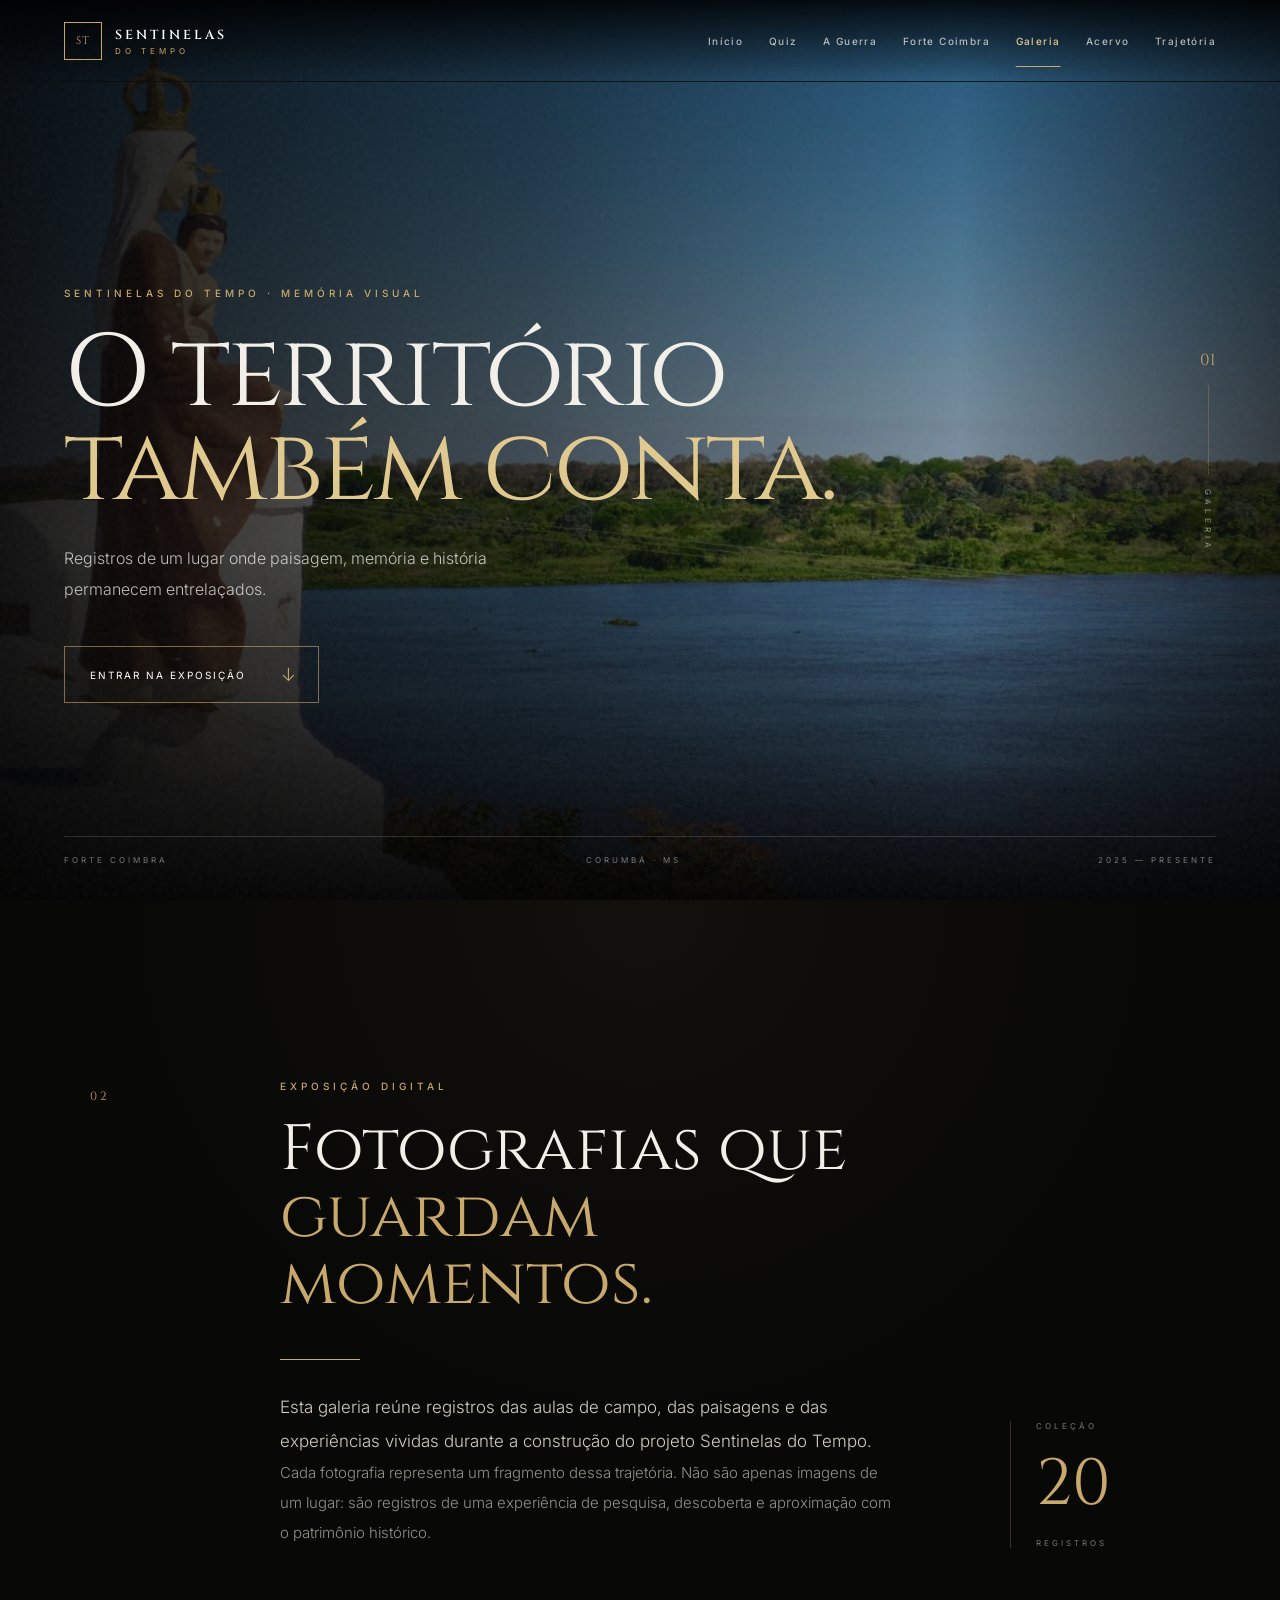
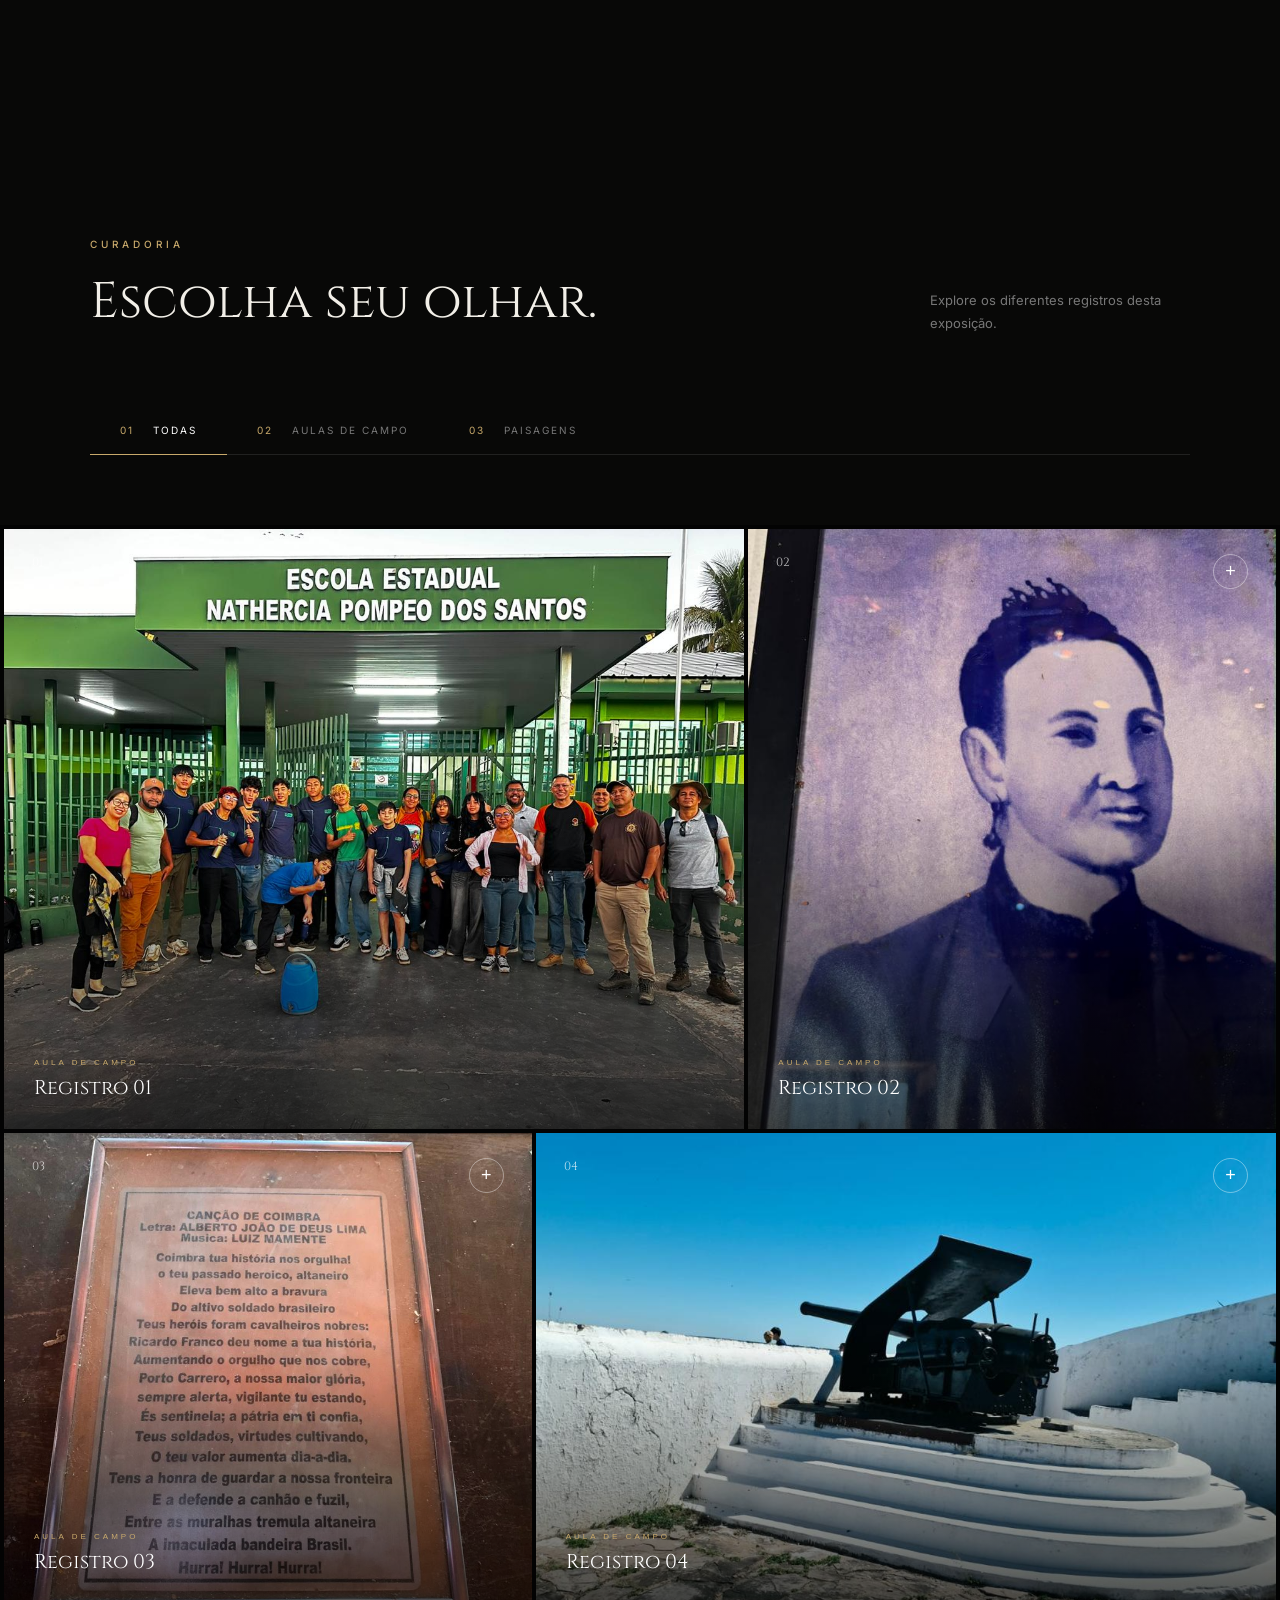
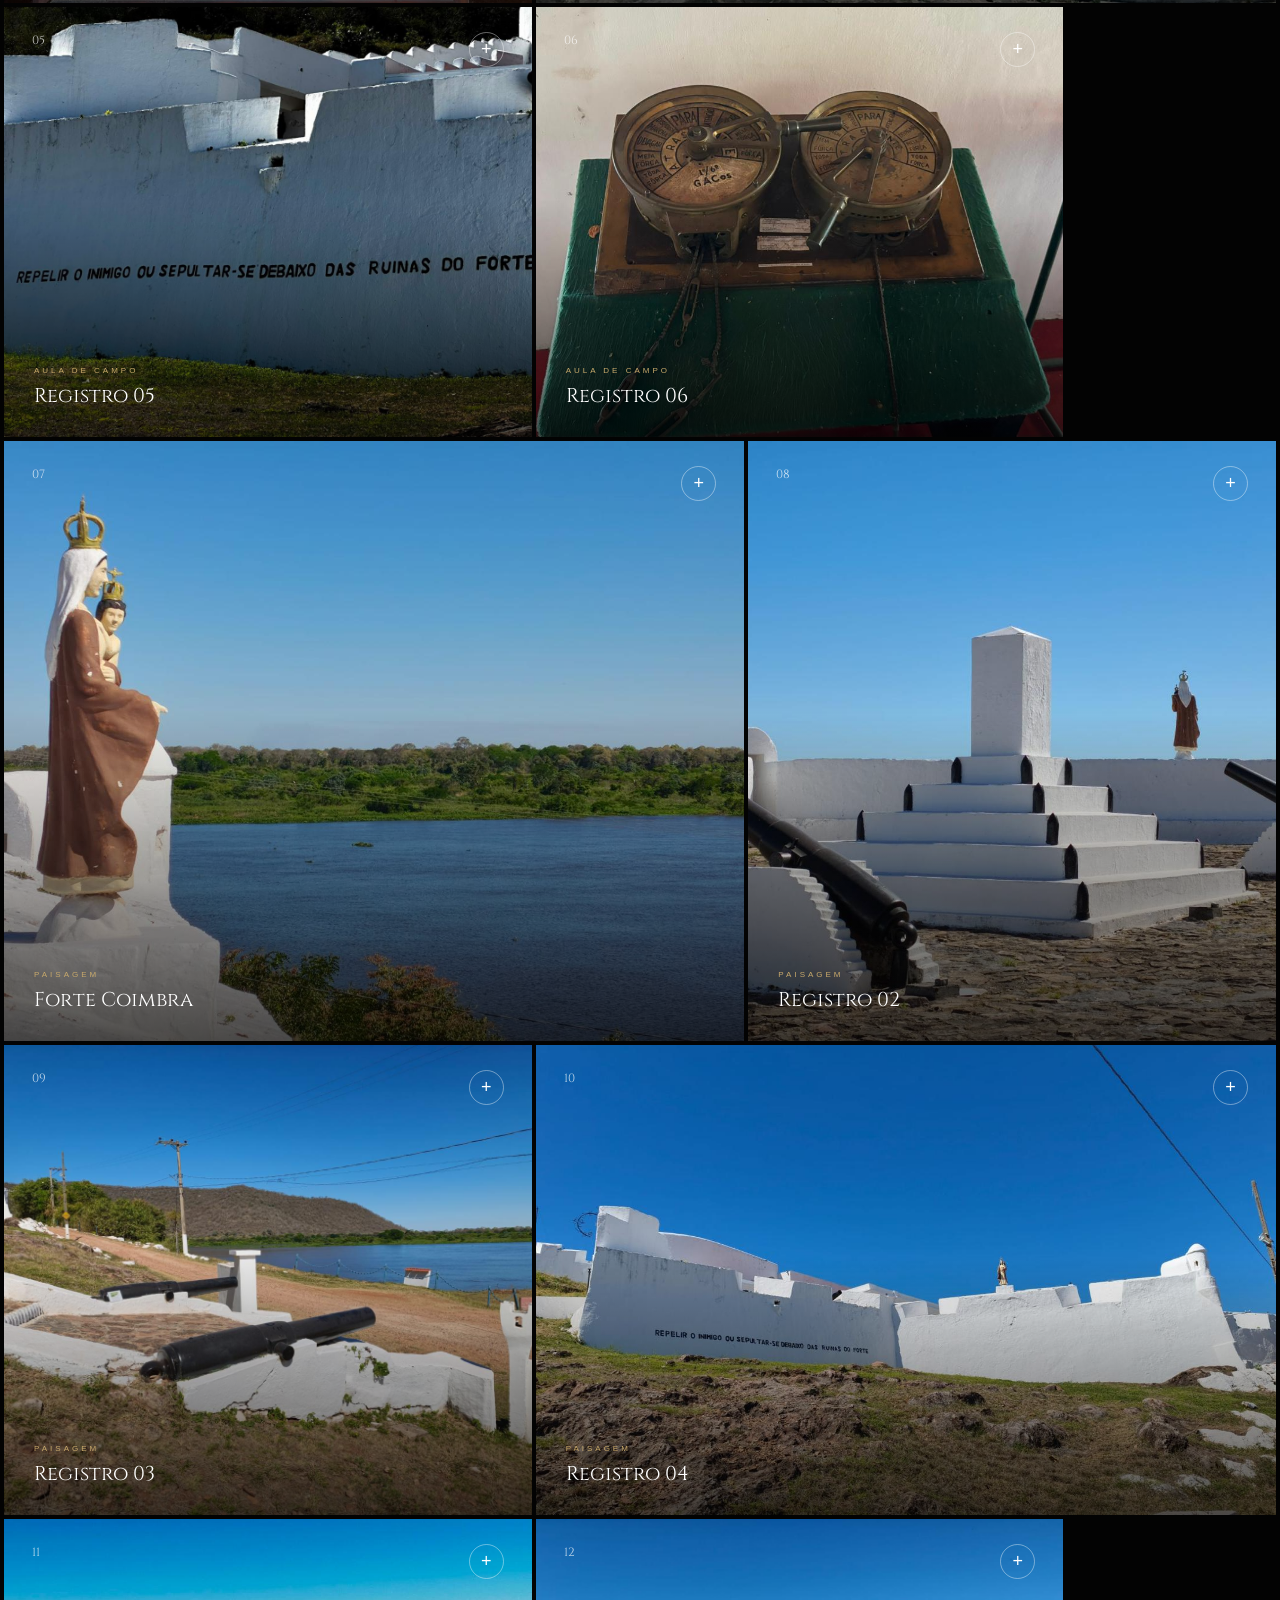
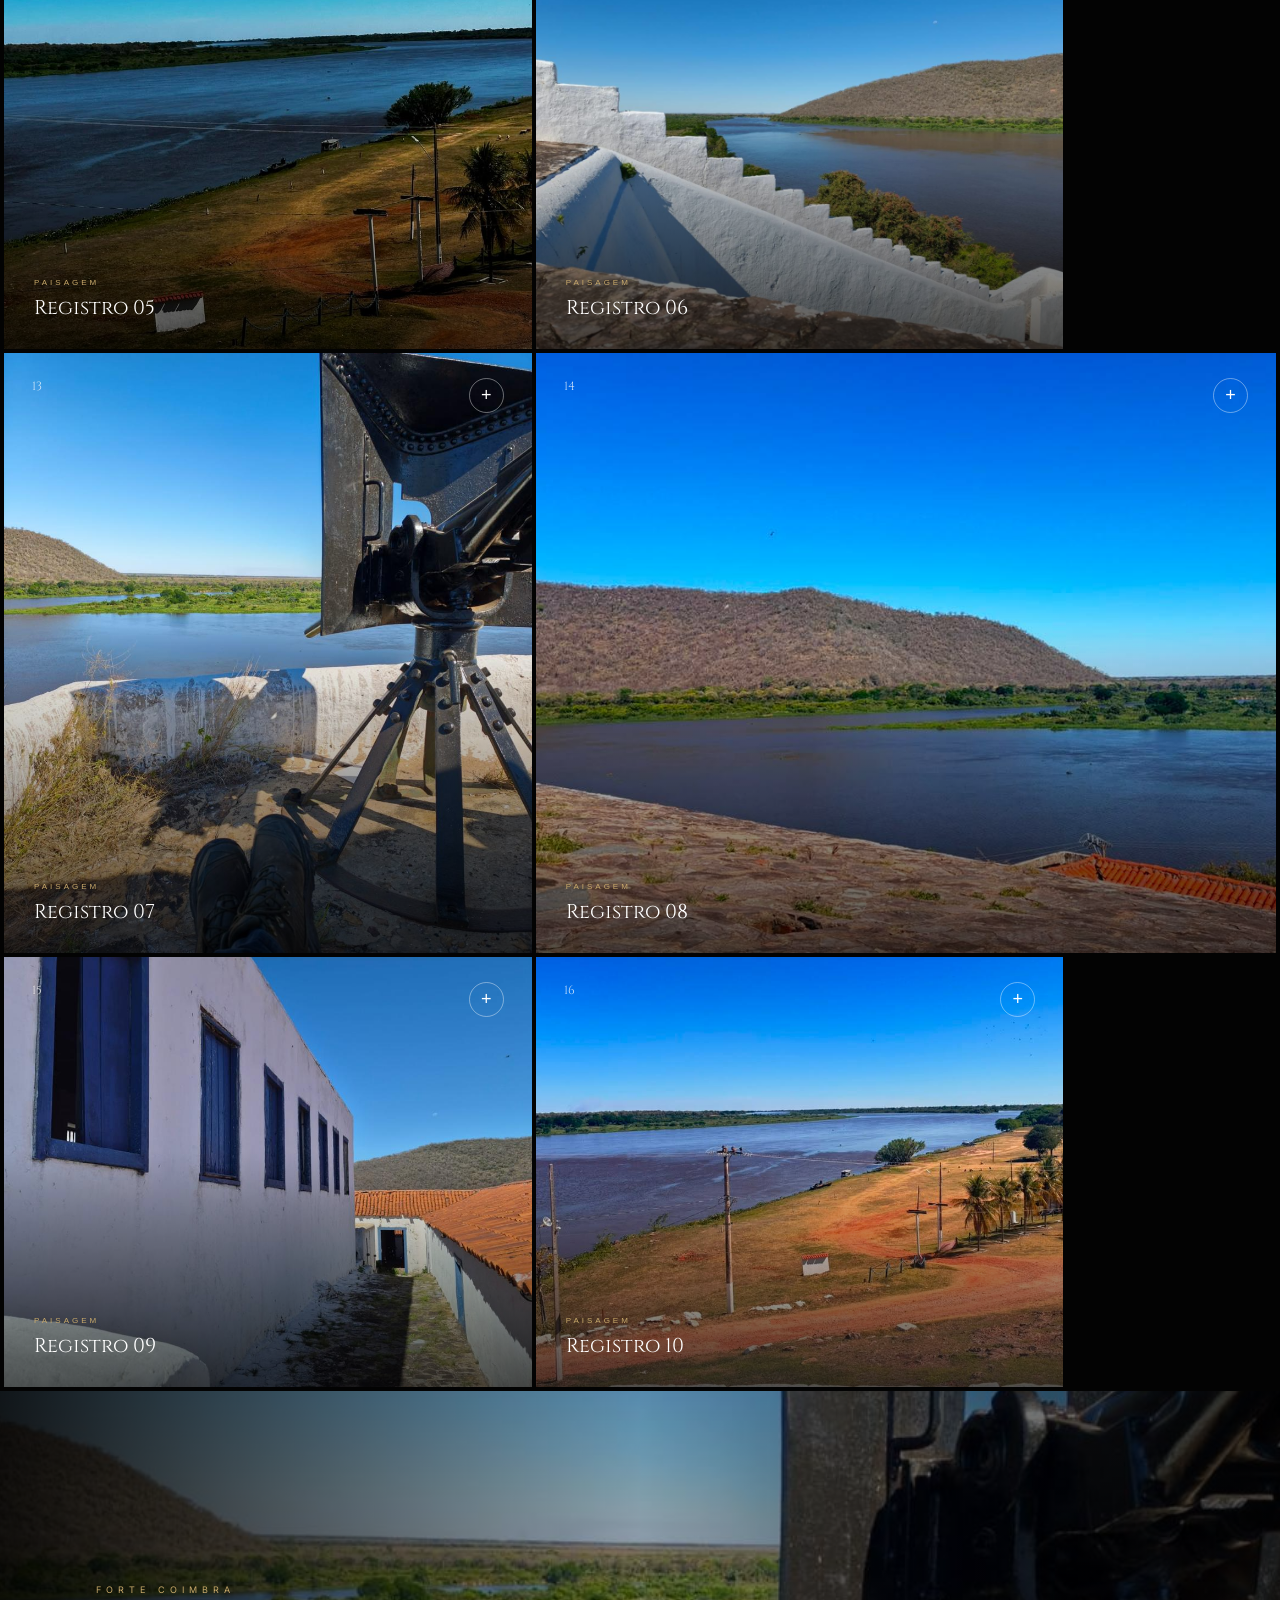
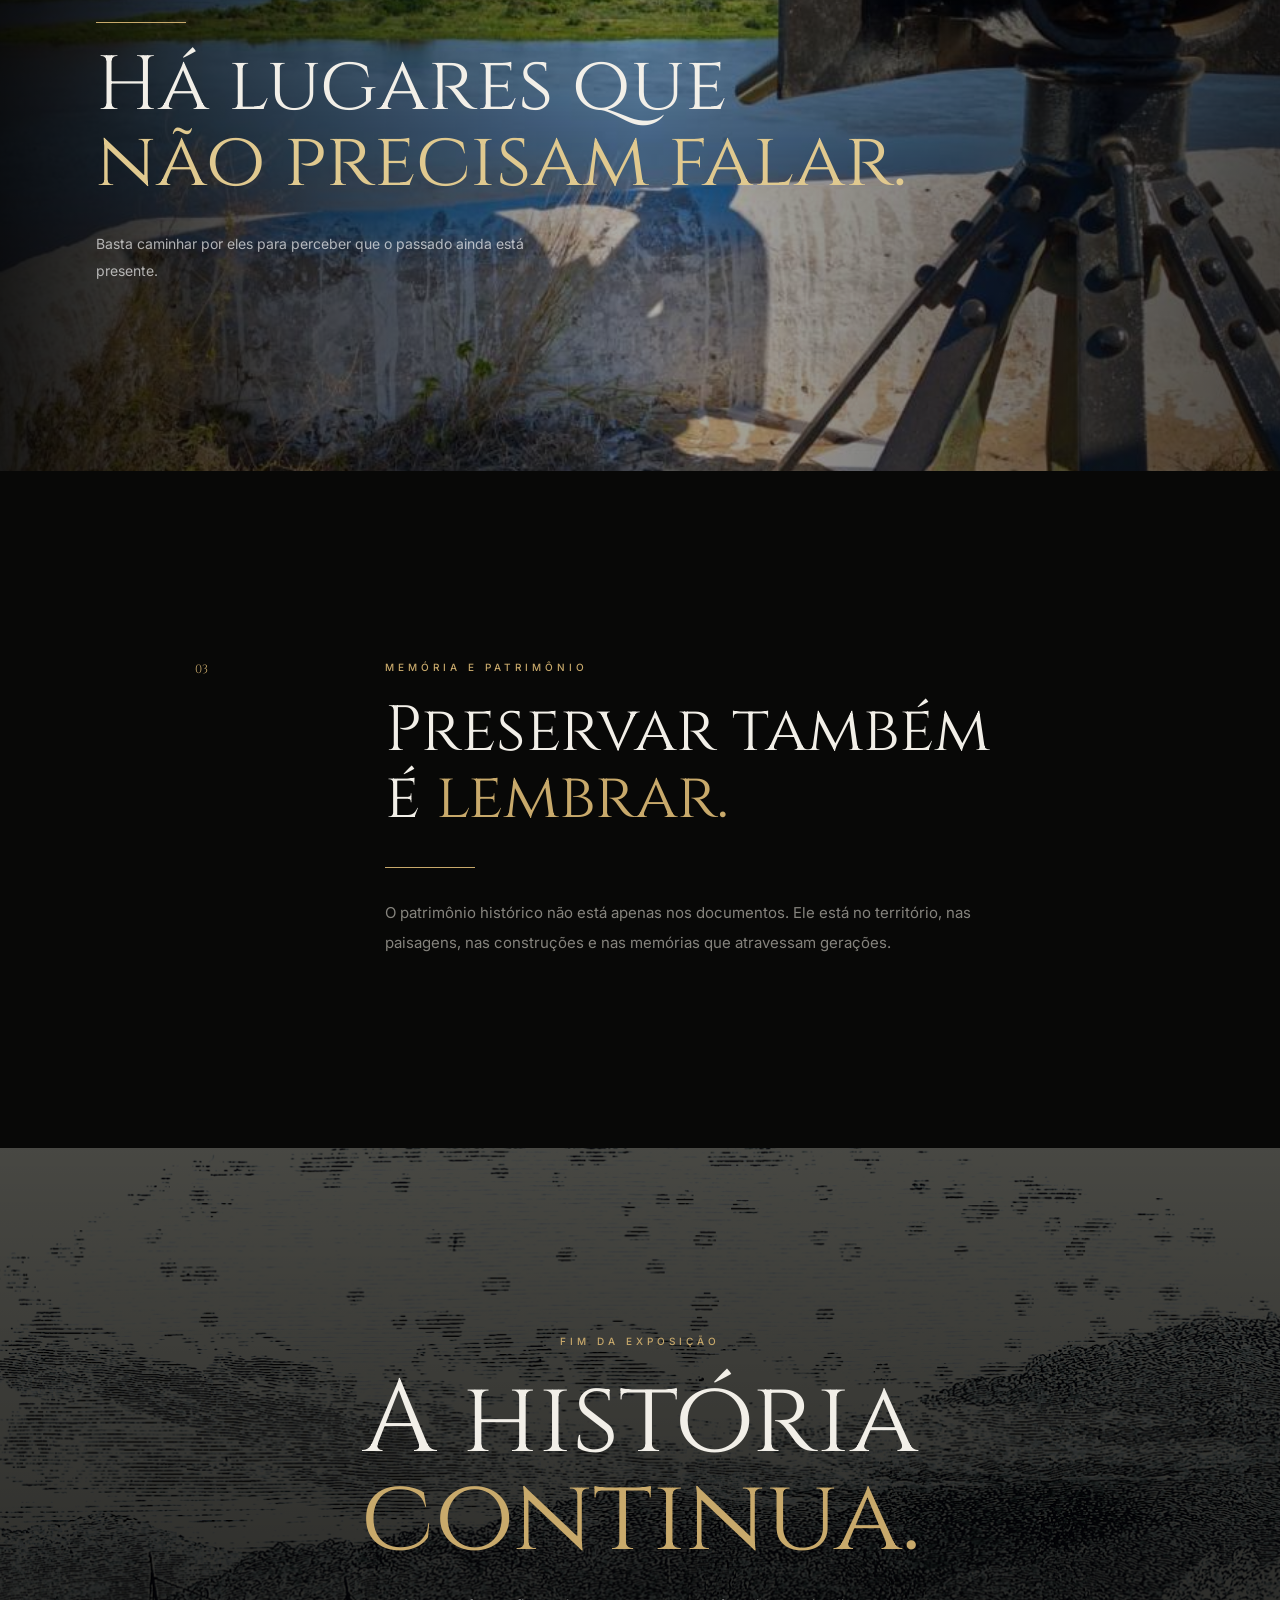
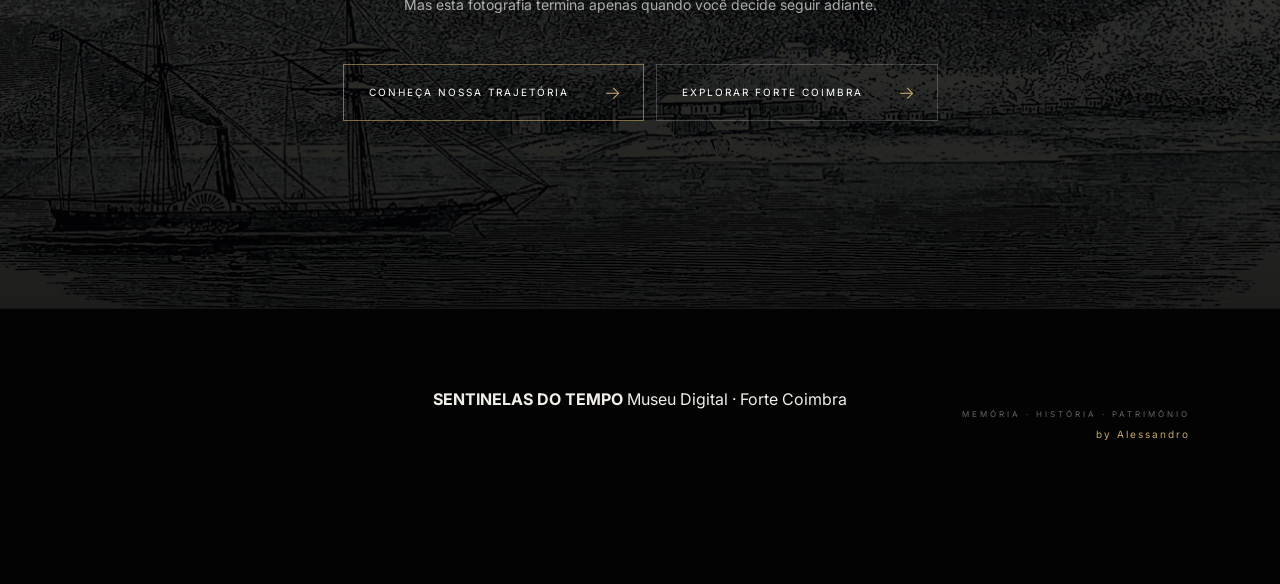
==== galeria.html @ 9c1843be "Primeira versão do Sentinelas do Tempo" ====
<!DOCTYPE html>
<html lang="pt-BR">

<head>

    <meta charset="UTF-8">

    <meta
        name="viewport"
        content="width=device-width, initial-scale=1.0"
    >

    <meta
        name="description"
        content="Galeria do Sentinelas do Tempo — memória, território e patrimônio de Forte Coimbra."
    >

    <title>Galeria | Sentinelas do Tempo</title>


    <!-- =====================================================
         FONTES
    ====================================================== -->

    <link rel="preconnect" href="https://fonts.googleapis.com">

    <link
        rel="preconnect"
        href="https://fonts.gstatic.com"
        crossorigin
    >

    <link
        href="https://fonts.googleapis.com/css2?family=Cinzel:wght@400;500;600;700&family=Inter:wght@300;400;500;600&display=swap"
        rel="stylesheet"
    >


    <!-- =====================================================
         CSS GLOBAL
    ====================================================== -->

    <link
        rel="stylesheet"
        href="css/style.css"
    >

    <link
        rel="stylesheet"
        href="css/galeria.css"
    >

</head>


<body class="gallery-page">


    <!-- =====================================================
         LOADER
    ====================================================== -->

    <div
        id="museumLoader"
        class="gallery-loader"
    >

        <div class="gallery-loader-orbit"></div>

        <div class="gallery-loader-content">

            <span class="loader-symbol">
                ST
            </span>

            <small>
                SENTINELAS DO TEMPO
            </small>

            <div class="gallery-loader-line"></div>

            <h1>
                GALERIA
            </h1>

            <p>
                MEMÓRIA · TERRITÓRIO · PATRIMÔNIO
            </p>

        </div>

    </div>



    <!-- =====================================================
         HEADER
    ====================================================== -->

    <header class="site-header gallery-header">

        <a
            href="index.html"
            class="logo"
            aria-label="Sentinelas do Tempo — Início"
        >

            <span>ST</span>

            <div>

                <strong>
                    SENTINELAS
                </strong>

                <small>
                    DO TEMPO
                </small>

            </div>

        </a>


        <nav class="main-nav">

            <a href="index.html">
                Início
            </a>

            <a href="quiz.html">
                Quiz
            </a>

            <a href="guerra.html">
                A Guerra
            </a>

            <a href="forte-coimbra.html">
                Forte Coimbra
            </a>

            <a
                href="galeria.html"
                class="active"
            >
                Galeria
            </a>

            <a href="documentos.html">
                Acervo
            </a>

            <a href="trajetoria.html">
                Trajetória
            </a>

        </nav>

    </header>



    <!-- =====================================================
         HERO CINEMATOGRÁFICO
    ====================================================== -->

    <main>

        <section class="gallery-cinematic-hero">

            <div class="hero-image"></div>

            <div class="hero-vignette"></div>

            <div class="hero-grain"></div>


            <div class="hero-side-label">
                <span>
                    01
                </span>

                <i></i>

                <small>
                    GALERIA
                </small>
            </div>


            <div class="hero-content">

                <span class="hero-kicker">
                    SENTINELAS DO TEMPO · MEMÓRIA VISUAL
                </span>

                <h1>
                    O território
                    <br>
                    <em>também conta.</em>
                </h1>

                <p>
                    Registros de um lugar onde paisagem,
                    memória e história permanecem
                    entrelaçados.
                </p>


                <a
                    href="#exposicao"
                    class="cinema-button"
                >

                    <span>
                        Entrar na exposição
                    </span>

                    <strong>
                        ↓
                    </strong>

                </a>

            </div>


            <div class="hero-bottom">

                <span>
                    FORTE COIMBRA
                </span>

                <span>
                    CORUMBÁ · MS
                </span>

                <span>
                    2025 — PRESENTE
                </span>

            </div>

        </section>



        <!-- =================================================
             ABERTURA DA EXPOSIÇÃO
        ================================================== -->

        <section
            class="gallery-opening"
            id="exposicao"
        >

            <div class="opening-number">
                02
            </div>


            <div class="opening-content">

                <span class="section-kicker">
                    EXPOSIÇÃO DIGITAL
                </span>

                <h2>
                    Fotografias que
                    <br>
                    <em>guardam momentos.</em>
                </h2>

                <div class="opening-divider"></div>

                <p class="opening-lead">
                    Esta galeria reúne registros das aulas
                    de campo, das paisagens e das experiências
                    vividas durante a construção do projeto
                    Sentinelas do Tempo.
                </p>

                <p>
                    Cada fotografia representa um fragmento
                    dessa trajetória. Não são apenas imagens
                    de um lugar: são registros de uma experiência
                    de pesquisa, descoberta e aproximação
                    com o patrimônio histórico.
                </p>

            </div>


            <div class="opening-meta">

                <span>
                    COLEÇÃO
                </span>

                <strong>
                    20
                </strong>

                <small>
                    REGISTROS
                </small>

            </div>

        </section>



        <!-- =================================================
             CURADORIA
        ================================================== -->

        <section class="gallery-curation">

            <div class="curation-header">

                <div>

                    <span class="section-kicker">
                        CURADORIA
                    </span>

                    <h2>
                        Escolha seu olhar.
                    </h2>

                </div>


                <div class="curation-description">

                    <p>
                        Explore os diferentes registros
                        desta exposição.
                    </p>

                </div>

            </div>


            <div class="gallery-filters">

                <button
                    class="gallery-filter active"
                    data-filter="all"
                    type="button"
                >
                    <span>01</span>
                    Todas
                </button>

                <button
                    class="gallery-filter"
                    data-filter="campo"
                    type="button"
                >
                    <span>02</span>
                    Aulas de Campo
                </button>

                <button
                    class="gallery-filter"
                    data-filter="paisagem"
                    type="button"
                >
                    <span>03</span>
                    Paisagens
                </button>

            </div>

        </section>



        <!-- =================================================
             EXPOSIÇÃO FOTOGRÁFICA
        ================================================== -->

        <section class="cinematic-gallery">


            <!-- FOTO 01 -->

            <article
                class="gallery-item gallery-item-large"
                data-category="campo"
            >

                <button
                    type="button"
                    class="gallery-image"
                    data-image="images/galeria/campo/campo-01.jpg"
                    data-title="Aula de Campo · Registro 01"
                >

                    <img
                        src="images/galeria/campo/campo-01.jpg"
                        alt="Registro de aula de campo em Forte Coimbra"
                        loading="lazy"
                    >

                    <div class="image-shade"></div>

                    <div class="image-number">
                        01
                    </div>

                    <div class="image-info">

                        <span>
                            AULA DE CAMPO
                        </span>

                        <strong>
                            Registro 01
                        </strong>

                    </div>

                    <div class="image-open">
                        +
                    </div>

                </button>

            </article>



            <!-- FOTO 02 -->

            <article
                class="gallery-item"
                data-category="campo"
            >

                <button
                    type="button"
                    class="gallery-image"
                    data-image="images/galeria/campo/campo-02.jpg"
                    data-title="Aula de Campo · Registro 02"
                >

                    <img
                        src="images/galeria/campo/campo-02.jpg"
                        alt="Registro de aula de campo em Forte Coimbra"
                        loading="lazy"
                    >

                    <div class="image-shade"></div>

                    <div class="image-number">
                        02
                    </div>

                    <div class="image-info">

                        <span>
                            AULA DE CAMPO
                        </span>

                        <strong>
                            Registro 02
                        </strong>

                    </div>

                    <div class="image-open">
                        +
                    </div>

                </button>

            </article>



            <!-- FOTO 03 -->

            <article
                class="gallery-item"
                data-category="campo"
            >

                <button
                    type="button"
                    class="gallery-image"
                    data-image="images/galeria/campo/campo-03.jpg"
                    data-title="Aula de Campo · Registro 03"
                >

                    <img
                        src="images/galeria/campo/campo-03.jpg"
                        alt="Registro de aula de campo em Forte Coimbra"
                        loading="lazy"
                    >

                    <div class="image-shade"></div>

                    <div class="image-number">
                        03
                    </div>

                    <div class="image-info">

                        <span>
                            AULA DE CAMPO
                        </span>

                        <strong>
                            Registro 03
                        </strong>

                    </div>

                    <div class="image-open">
                        +
                    </div>

                </button>

            </article>



            <!-- FOTO 04 -->

            <article
                class="gallery-item gallery-item-wide"
                data-category="campo"
            >

                <button
                    type="button"
                    class="gallery-image"
                    data-image="images/galeria/campo/campo-04.jpg"
                    data-title="Aula de Campo · Registro 04"
                >

                    <img
                        src="images/galeria/campo/campo-04.jpg"
                        alt="Registro de aula de campo em Forte Coimbra"
                        loading="lazy"
                    >

                    <div class="image-shade"></div>

                    <div class="image-number">
                        04
                    </div>

                    <div class="image-info">

                        <span>
                            AULA DE CAMPO
                        </span>

                        <strong>
                            Registro 04
                        </strong>

                    </div>

                    <div class="image-open">
                        +
                    </div>

                </button>

            </article>



            <!-- FOTO 05 -->

            <article
                class="gallery-item"
                data-category="campo"
            >

                <button
                    type="button"
                    class="gallery-image"
                    data-image="images/galeria/campo/campo-05.jpg"
                    data-title="Aula de Campo · Registro 05"
                >

                    <img
                        src="images/galeria/campo/campo-05.jpg"
                        alt="Registro de aula de campo em Forte Coimbra"
                        loading="lazy"
                    >

                    <div class="image-shade"></div>

                    <div class="image-number">
                        05
                    </div>

                    <div class="image-info">

                        <span>
                            AULA DE CAMPO
                        </span>

                        <strong>
                            Registro 05
                        </strong>

                    </div>

                    <div class="image-open">
                        +
                    </div>

                </button>

            </article>



            <!-- FOTO 06 -->

            <article
                class="gallery-item"
                data-category="campo"
            >

                <button
                    type="button"
                    class="gallery-image"
                    data-image="images/galeria/campo/campo-06.jpg"
                    data-title="Aula de Campo · Registro 06"
                >

                    <img
                        src="images/galeria/campo/campo-06.jpg"
                        alt="Registro de aula de campo em Forte Coimbra"
                        loading="lazy"
                    >

                    <div class="image-shade"></div>

                    <div class="image-number">
                        06
                    </div>

                    <div class="image-info">

                        <span>
                            AULA DE CAMPO
                        </span>

                        <strong>
                            Registro 06
                        </strong>

                    </div>

                    <div class="image-open">
                        +
                    </div>

                </button>

            </article>



            <!-- FOTO 07 -->

            <article
                class="gallery-item gallery-item-large"
                data-category="paisagem"
            >

                <button
                    type="button"
                    class="gallery-image"
                    data-image="images/galeria/paisagem/paisagem-01.jpg"
                    data-title="Paisagem · Forte Coimbra 01"
                >

                    <img
                        src="images/galeria/paisagem/paisagem-01.jpg"
                        alt="Paisagem de Forte Coimbra"
                        loading="lazy"
                    >

                    <div class="image-shade"></div>

                    <div class="image-number">
                        07
                    </div>

                    <div class="image-info">

                        <span>
                            PAISAGEM
                        </span>

                        <strong>
                            Forte Coimbra
                        </strong>

                    </div>

                    <div class="image-open">
                        +
                    </div>

                </button>

            </article>



            <!-- FOTO 08 -->

            <article
                class="gallery-item"
                data-category="paisagem"
            >

                <button
                    type="button"
                    class="gallery-image"
                    data-image="images/galeria/paisagem/paisagem-02.jpg"
                    data-title="Paisagem · Forte Coimbra 02"
                >

                    <img
                        src="images/galeria/paisagem/paisagem-02.jpg"
                        alt="Paisagem de Forte Coimbra"
                        loading="lazy"
                    >

                    <div class="image-shade"></div>

                    <div class="image-number">
                        08
                    </div>

                    <div class="image-info">

                        <span>
                            PAISAGEM
                        </span>

                        <strong>
                            Registro 02
                        </strong>

                    </div>

                    <div class="image-open">
                        +
                    </div>

                </button>

            </article>



            <!-- FOTO 09 -->

            <article
                class="gallery-item"
                data-category="paisagem"
            >

                <button
                    type="button"
                    class="gallery-image"
                    data-image="images/galeria/paisagem/paisagem-03.jpg"
                    data-title="Paisagem · Forte Coimbra 03"
                >

                    <img
                        src="images/galeria/paisagem/paisagem-03.jpg"
                        alt="Paisagem de Forte Coimbra"
                        loading="lazy"
                    >

                    <div class="image-shade"></div>

                    <div class="image-number">
                        09
                    </div>

                    <div class="image-info">

                        <span>
                            PAISAGEM
                        </span>

                        <strong>
                            Registro 03
                        </strong>

                    </div>

                    <div class="image-open">
                        +
                    </div>

                </button>

            </article>



            <!-- FOTO 10 -->

            <article
                class="gallery-item gallery-item-wide"
                data-category="paisagem"
            >

                <button
                    type="button"
                    class="gallery-image"
                    data-image="images/galeria/paisagem/paisagem-04.jpg"
                    data-title="Paisagem · Forte Coimbra 04"
                >

                    <img
                        src="images/galeria/paisagem/paisagem-04.jpg"
                        alt="Paisagem de Forte Coimbra"
                        loading="lazy"
                    >

                    <div class="image-shade"></div>

                    <div class="image-number">
                        10
                    </div>

                    <div class="image-info">

                        <span>
                            PAISAGEM
                        </span>

                        <strong>
                            Registro 04
                        </strong>

                    </div>

                    <div class="image-open">
                        +
                    </div>

                </button>

            </article>



            <!-- FOTO 11 -->

            <article
                class="gallery-item"
                data-category="paisagem"
            >

                <button
                    type="button"
                    class="gallery-image"
                    data-image="images/galeria/paisagem/paisagem-05.jpg"
                    data-title="Paisagem · Forte Coimbra 05"
                >

                    <img
                        src="images/galeria/paisagem/paisagem-05.jpg"
                        alt="Paisagem de Forte Coimbra"
                        loading="lazy"
                    >

                    <div class="image-shade"></div>

                    <div class="image-number">
                        11
                    </div>

                    <div class="image-info">

                        <span>
                            PAISAGEM
                        </span>

                        <strong>
                            Registro 05
                        </strong>

                    </div>

                    <div class="image-open">
                        +
                    </div>

                </button>

            </article>



            <!-- FOTO 12 -->

            <article
                class="gallery-item"
                data-category="paisagem"
            >

                <button
                    type="button"
                    class="gallery-image"
                    data-image="images/galeria/paisagem/paisagem-06.jpg"
                    data-title="Paisagem · Forte Coimbra 06"
                >

                    <img
                        src="images/galeria/paisagem/paisagem-06.jpg"
                        alt="Paisagem de Forte Coimbra"
                        loading="lazy"
                    >

                    <div class="image-shade"></div>

                    <div class="image-number">
                        12
                    </div>

                    <div class="image-info">

                        <span>
                            PAISAGEM
                        </span>

                        <strong>
                            Registro 06
                        </strong>

                    </div>

                    <div class="image-open">
                        +
                    </div>

                </button>

            </article>



            <!-- FOTO 13 -->

            <article
                class="gallery-item"
                data-category="paisagem"
            >

                <button
                    type="button"
                    class="gallery-image"
                    data-image="images/galeria/paisagem/paisagem-07.jpg"
                    data-title="Paisagem · Forte Coimbra 07"
                >

                    <img
                        src="images/galeria/paisagem/paisagem-07.jpg"
                        alt="Paisagem de Forte Coimbra"
                        loading="lazy"
                    >

                    <div class="image-shade"></div>

                    <div class="image-number">
                        13
                    </div>

                    <div class="image-info">

                        <span>
                            PAISAGEM
                        </span>

                        <strong>
                            Registro 07
                        </strong>

                    </div>

                    <div class="image-open">
                        +
                    </div>

                </button>

            </article>



            <!-- FOTO 14 -->

            <article
                class="gallery-item gallery-item-large"
                data-category="paisagem"
            >

                <button
                    type="button"
                    class="gallery-image"
                    data-image="images/galeria/paisagem/paisagem-08.jpg"
                    data-title="Paisagem · Forte Coimbra 08"
                >

                    <img
                        src="images/galeria/paisagem/paisagem-08.jpg"
                        alt="Paisagem de Forte Coimbra"
                        loading="lazy"
                    >

                    <div class="image-shade"></div>

                    <div class="image-number">
                        14
                    </div>

                    <div class="image-info">

                        <span>
                            PAISAGEM
                        </span>

                        <strong>
                            Registro 08
                        </strong>

                    </div>

                    <div class="image-open">
                        +
                    </div>

                </button>

            </article>



            <!-- FOTO 15 -->

            <article
                class="gallery-item"
                data-category="paisagem"
            >

                <button
                    type="button"
                    class="gallery-image"
                    data-image="images/galeria/paisagem/paisagem-09.jpg"
                    data-title="Paisagem · Forte Coimbra 09"
                >

                    <img
                        src="images/galeria/paisagem/paisagem-09.jpg"
                        alt="Paisagem de Forte Coimbra"
                        loading="lazy"
                    >

                    <div class="image-shade"></div>

                    <div class="image-number">
                        15
                    </div>

                    <div class="image-info">

                        <span>
                            PAISAGEM
                        </span>

                        <strong>
                            Registro 09
                        </strong>

                    </div>

                    <div class="image-open">
                        +
                    </div>

                </button>

            </article>



            <!-- FOTO 16 -->

            <article
                class="gallery-item"
                data-category="paisagem"
            >

                <button
                    type="button"
                    class="gallery-image"
                    data-image="images/galeria/paisagem/paisagem-10.jpg"
                    data-title="Paisagem · Forte Coimbra 10"
                >

                    <img
                        src="images/galeria/paisagem/paisagem-10.jpg"
                        alt="Paisagem de Forte Coimbra"
                        loading="lazy"
                    >

                    <div class="image-shade"></div>

                    <div class="image-number">
                        16
                    </div>

                    <div class="image-info">

                        <span>
                            PAISAGEM
                        </span>

                        <strong>
                            Registro 10
                        </strong>

                    </div>

                    <div class="image-open">
                        +
                    </div>

                </button>

            </article>


        </section>



        <!-- =================================================
             PAUSA CINEMATOGRÁFICA
        ================================================== -->

        <section class="gallery-interlude">

            <div class="interlude-image"></div>

            <div class="interlude-overlay"></div>


            <div class="interlude-content">

                <span>
                    FORTE COIMBRA
                </span>

                <div class="interlude-line"></div>

                <h2>
                    Há lugares que
                    <br>
                    <em>não precisam falar.</em>
                </h2>

                <p>
                    Basta caminhar por eles para perceber
                    que o passado ainda está presente.
                </p>

            </div>

        </section>



        <!-- =================================================
             MANIFESTO
        ================================================== -->

        <section class="gallery-manifesto">

            <span class="manifesto-number">
                03
            </span>

            <div class="manifesto-content">

                <span class="section-kicker">
                    MEMÓRIA E PATRIMÔNIO
                </span>

                <h2>
                    Preservar também
                    <br>
                    é <em>lembrar.</em>
                </h2>

                <div class="manifesto-line"></div>

                <p>
                    O patrimônio histórico não está apenas
                    nos documentos. Ele está no território,
                    nas paisagens, nas construções e nas
                    memórias que atravessam gerações.
                </p>

            </div>

        </section>



        <!-- =================================================
             ENCERRAMENTO
        ================================================== -->

        <section class="gallery-final">

            <div class="final-background"></div>

            <div class="final-overlay"></div>


            <div class="final-content">

                <span class="section-kicker">
                    FIM DA EXPOSIÇÃO
                </span>

                <h2>
                    A história
                    <br>
                    <em>continua.</em>
                </h2>

                <p>
                    Mas esta fotografia termina apenas
                    quando você decide seguir adiante.
                </p>


                <div class="final-buttons">

                    <a
                        href="trajetoria.html"
                        class="cinema-button"
                    >

                        <span>
                            Conheça nossa trajetória
                        </span>

                        <strong>
                            →
                        </strong>

                    </a>


                    <a
                        href="forte-coimbra.html"
                        class="cinema-button cinema-button-dark"
                    >

                        <span>
                            Explorar Forte Coimbra
                        </span>

                        <strong>
                            →
                        </strong>

                    </a>

                </div>

            </div>

        </section>

    </main>



    <!-- =====================================================
         LIGHTBOX
    ====================================================== -->

    <div
        class="image-lightbox"
        id="imageLightbox"
        aria-hidden="true"
    >

        <div class="lightbox-backdrop"></div>


        <div class="lightbox-container">

            <button
                type="button"
                class="lightbox-close"
                id="closeLightbox"
                aria-label="Fechar"
            >
                ×
            </button>


            <button
                type="button"
                class="lightbox-prev"
                id="previousImage"
                aria-label="Imagem anterior"
            >
                ‹
            </button>


            <div class="lightbox-image-wrapper">

                <img
                    id="lightboxImage"
                    src=""
                    alt=""
                >

                <div class="lightbox-caption">

                    <span id="lightboxCategory">
                        GALERIA
                    </span>

                    <strong id="lightboxTitle">
                        Registro
                    </strong>

                </div>

            </div>


            <button
                type="button"
                class="lightbox-next"
                id="nextImage"
                aria-label="Próxima imagem"
            >
                ›
            </button>

        </div>

    </div>



    <!-- =====================================================
         FOOTER
    ====================================================== -->

    <footer class="site-footer">

        <div class="footer-inner">

            <div class="footer-brand">

                <strong>
                    SENTINELAS DO TEMPO
                </strong>

                <span>
                    Museu Digital · Forte Coimbra
                </span>

            </div>


            <div class="footer-info">

                <span>
                    MEMÓRIA · HISTÓRIA · PATRIMÔNIO
                </span>

                <small>
                    by Alessandro
                </small>

            </div>

        </div>

    </footer>



    <!-- =====================================================
         JAVASCRIPT
    ====================================================== -->

    <script src="js/script.js"></script>

    <script src="js/galeria.js"></script>

</body>

</html>
---- css/style.css ----
/* =========================================================
   SENTINELAS DO TEMPO
   CSS GLOBAL — INDEX / MUSEU DIGITAL
========================================================= */


/* =========================================================
   VARIÁVEIS
========================================================= */

:root {
    --black: #050505;
    --black-soft: #0b0b0b;
    --black-medium: #111111;

    --gold: #c9a45c;
    --gold-light: #e0c17a;
    --gold-dark: #8f7137;

    --white: #f4f1ea;
    --gray: #a7a39b;
    --gray-dark: #66635d;

    --line: rgba(201, 164, 92, 0.25);

    --header-height: 82px;

    --font-title: "Cinzel", serif;
    --font-body: "Inter", sans-serif;

    --transition: 0.35s ease;
}


/* =========================================================
   RESET
========================================================= */

* {
    margin: 0;
    padding: 0;
    box-sizing: border-box;
}

html {
    scroll-behavior: smooth;
}

body {
    background: var(--black);
    color: var(--white);
    font-family: var(--font-body);
    overflow-x: hidden;
}

body.loading {
    overflow: hidden;
}

a {
    color: inherit;
    text-decoration: none;
}

button,
a {
    -webkit-tap-highlight-color: transparent;
}

img {
    max-width: 100%;
    display: block;
}

::selection {
    background: var(--gold);
    color: var(--black);
}


/* =========================================================
   SCROLLBAR
========================================================= */

::-webkit-scrollbar {
    width: 8px;
}

::-webkit-scrollbar-track {
    background: #050505;
}

::-webkit-scrollbar-thumb {
    background: var(--gold-dark);
}

::-webkit-scrollbar-thumb:hover {
    background: var(--gold);
}


/* =========================================================
   LOADER
========================================================= */

#loader {
    position: fixed;
    inset: 0;
    z-index: 99999;

    display: flex;
    align-items: center;
    justify-content: center;

    background:
        radial-gradient(
            circle at center,
            rgba(201, 164, 92, 0.08),
            transparent 35%
        ),
        #050505;

    opacity: 1;
    visibility: visible;

    transition:
        opacity 0.9s ease,
        visibility 0.9s ease;
}

#loader.hidden {
    opacity: 0;
    visibility: hidden;
    pointer-events: none;
}

.loader-content {
    width: min(90%, 600px);
    text-align: center;

    animation: loaderAppear 1.2s ease forwards;
}

.loader-symbol {
    width: 70px;
    height: 70px;

    margin: 0 auto 30px;

    display: flex;
    align-items: center;
    justify-content: center;

    border: 1px solid var(--gold);

    color: var(--gold);

    font-family: var(--font-title);
    font-size: 20px;
    letter-spacing: 4px;
}

.loader-small {
    color: var(--gray);
    font-size: 10px;
    letter-spacing: 5px;
    margin-bottom: 18px;
}

.loader-content h1 {
    font-family: var(--font-title);
    font-size: clamp(30px, 5vw, 60px);
    font-weight: 500;
    line-height: 1.05;
    letter-spacing: 5px;
}

.loader-content h1 span {
    color: var(--gold);
}

.loader-line {
    width: 180px;
    height: 1px;

    margin: 28px auto;

    background: var(--gold);

    transform-origin: center;

    animation: loaderLine 1.8s ease infinite;
}

.loader-status {
    color: var(--gray);
    font-size: 11px;
    letter-spacing: 2px;
}

.author-credit {
    position: absolute;

    bottom: 28px;
    right: 35px;

    color: rgba(255, 255, 255, 0.4);

    font-size: 10px;
    letter-spacing: 3px;
}

@keyframes loaderAppear {
    from {
        opacity: 0;
        transform: translateY(20px);
    }

    to {
        opacity: 1;
        transform: translateY(0);
    }
}

@keyframes loaderLine {
    0%,
    100% {
        transform: scaleX(0.35);
        opacity: 0.4;
    }

    50% {
        transform: scaleX(1);
        opacity: 1;
    }
}


/* =========================================================
   HEADER
========================================================= */

.site-header {
    position: fixed;
    top: 0;
    left: 0;

    width: 100%;
    height: var(--header-height);

    z-index: 1000;

    display: flex;
    align-items: center;
    justify-content: space-between;

    padding: 0 5vw;

    border-bottom: 1px solid transparent;

    background: linear-gradient(
        to bottom,
        rgba(0, 0, 0, 0.65),
        transparent
    );

    transition:
        background 0.4s ease,
        border-color 0.4s ease,
        backdrop-filter 0.4s ease;
}

.site-header.scrolled {
    background: rgba(5, 5, 5, 0.94);
    border-color: var(--line);

    backdrop-filter: blur(15px);
}


/* =========================================================
   LOGO
========================================================= */

.logo {
    display: flex;
    align-items: center;
    gap: 13px;

    flex-shrink: 0;
}

.logo > span {
    width: 38px;
    height: 38px;

    display: flex;
    align-items: center;
    justify-content: center;

    border: 1px solid var(--gold);

    color: var(--gold);

    font-family: var(--font-title);
    font-size: 11px;
    letter-spacing: 1px;
}

.logo strong,
.logo small {
    display: block;
}

.logo strong {
    font-family: var(--font-title);
    font-size: 13px;
    font-weight: 600;
    letter-spacing: 2px;
}

.logo small {
    margin-top: 2px;

    color: var(--gold);

    font-size: 8px;
    letter-spacing: 4px;
}


/* =========================================================
   NAVEGAÇÃO
========================================================= */

.site-header nav {
    display: flex;
    align-items: center;
    gap: clamp(12px, 2vw, 30px);
}

.site-header nav a {
    position: relative;

    color: rgba(244, 241, 234, 0.72);

    font-size: 10px;
    font-weight: 500;

    letter-spacing: 1.4px;

    padding: 10px 0;

    transition: color var(--transition);
}

.site-header nav a::after {
    content: "";

    position: absolute;

    left: 0;
    bottom: 2px;

    width: 0;
    height: 1px;

    background: var(--gold);

    transition: width var(--transition);
}

.site-header nav a:hover,
.site-header nav a.active {
    color: var(--white);
}

.site-header nav a:hover::after,
.site-header nav a.active::after {
    width: 100%;
}


/* =========================================================
   HERO
========================================================= */

.hero {
    position: relative;

    min-height: 100vh;

    display: flex;
    align-items: center;

    overflow: hidden;

    background:
        linear-gradient(
            90deg,
            rgba(0, 0, 0, 0.82) 0%,
            rgba(0, 0, 0, 0.48) 45%,
            rgba(0, 0, 0, 0.62) 100%
        ),
        url("../images/forte-coimbra.jpg") center center / cover no-repeat;

    isolation: isolate;
}

.hero::before {
    content: "";

    position: absolute;
    inset: 0;

    background:
        linear-gradient(
            to bottom,
            rgba(0, 0, 0, 0.3),
            transparent 45%,
            rgba(0, 0, 0, 0.8)
        );

    z-index: -1;
}

.hero::after {
    content: "";

    position: absolute;
    inset: 0;

    background:
        radial-gradient(
            circle at 70% 45%,
            rgba(201, 164, 92, 0.12),
            transparent 30%
        );

    pointer-events: none;
}

.hero-overlay {
    position: absolute;
    inset: 0;

    background:
        linear-gradient(
            90deg,
            rgba(0, 0, 0, 0.4),
            transparent
        );

    pointer-events: none;
}

.hero-content {
    position: relative;
    z-index: 2;

    width: min(1100px, 90%);

    margin: 0 auto;

    padding-top: 70px;
}

.eyebrow {
    color: var(--gold);

    font-size: 10px;
    letter-spacing: 5px;

    margin-bottom: 25px;
}

.hero h1 {
    font-family: var(--font-title);

    font-size: clamp(55px, 9vw, 125px);

    font-weight: 500;

    line-height: 0.92;

    letter-spacing: 4px;

    text-shadow:
        0 10px 40px rgba(0, 0, 0, 0.6);
}

.hero h1 span {
    color: var(--gold);
}

.hero-description {
    max-width: 600px;

    margin-top: 35px;

    color: rgba(244, 241, 234, 0.78);

    font-size: 15px;
    line-height: 1.9;
}

.hero-buttons {
    display: flex;
    gap: 15px;

    margin-top: 38px;

    flex-wrap: wrap;
}


/* =========================================================
   BOTÕES
========================================================= */

.gold-button,
.outline-button {
    display: inline-flex;
    align-items: center;
    justify-content: center;
    gap: 20px;

    min-height: 52px;

    padding: 0 25px;

    font-size: 10px;
    font-weight: 600;

    letter-spacing: 2px;

    transition:
        transform var(--transition),
        background var(--transition),
        color var(--transition),
        border-color var(--transition);
}

.gold-button {
    background: var(--gold);
    color: var(--black);

    border: 1px solid var(--gold);
}

.gold-button span {
    font-size: 17px;
    transition: transform var(--transition);
}

.gold-button:hover {
    background: var(--gold-light);
    transform: translateY(-3px);
}

.gold-button:hover span {
    transform: translateX(5px);
}

.outline-button {
    border: 1px solid rgba(244, 241, 234, 0.35);
    color: var(--white);
}

.outline-button:hover {
    border-color: var(--gold);
    color: var(--gold);

    transform: translateY(-3px);
}


/* =========================================================
   INDICADOR DE SCROLL
========================================================= */

.scroll-indicator {
    position: absolute;

    left: 50%;
    bottom: 35px;

    transform: translateX(-50%);

    display: flex;
    flex-direction: column;
    align-items: center;

    gap: 12px;

    color: rgba(244, 241, 234, 0.55);

    font-size: 8px;
    letter-spacing: 3px;
}

.scroll-indicator div {
    width: 1px;
    height: 45px;

    background: var(--gold);

    animation: scrollLine 2s ease-in-out infinite;
}

@keyframes scrollLine {
    0%,
    100% {
        transform: scaleY(0.35);
        transform-origin: top;
        opacity: 0.3;
    }

    50% {
        transform: scaleY(1);
        opacity: 1;
    }
}


/* =========================================================
   SEÇÕES GERAIS
========================================================= */

.intro-section,
.experience-section {
    position: relative;

    padding: 150px 7vw;
}

.section-number {
    position: absolute;

    top: 70px;
    left: 7vw;

    color: rgba(201, 164, 92, 0.25);

    font-family: var(--font-title);

    font-size: 90px;

    line-height: 1;

    pointer-events: none;
}

.section-label {
    color: var(--gold);

    font-size: 9px;
    font-weight: 600;

    letter-spacing: 4px;

    margin-bottom: 25px;
}


/* =========================================================
   INTRO
========================================================= */

.intro-section {
    background:
        radial-gradient(
            circle at 15% 50%,
            rgba(201, 164, 92, 0.05),
            transparent 30%
        ),
        var(--black);
}

.intro-grid {
    position: relative;
    z-index: 2;

    max-width: 1200px;

    margin: 0 auto;

    display: grid;

    grid-template-columns: 1fr 1fr;

    gap: 90px;
}

.intro-grid h2 {
    max-width: 550px;

    font-family: var(--font-title);

    font-size: clamp(30px, 4vw, 53px);

    font-weight: 400;

    line-height: 1.2;
}

.intro-grid h2 span {
    display: block;

    color: var(--gold);
}

.intro-text {
    padding-top: 25px;
}

.intro-text p {
    color: var(--gray);

    font-size: 14px;

    line-height: 1.9;

    margin-bottom: 22px;
}

.text-link {
    display: inline-block;

    margin-top: 15px;

    color: var(--gold);

    font-size: 10px;
    font-weight: 600;

    letter-spacing: 2px;

    border-bottom: 1px solid transparent;

    transition:
        border-color var(--transition),
        transform var(--transition);
}

.text-link:hover {
    border-color: var(--gold);

    transform: translateX(5px);
}


/* =========================================================
   FORTE COIMBRA
========================================================= */

.forte-preview {
    position: relative;

    min-height: 720px;

    display: flex;
    align-items: center;

    overflow: hidden;

    background: var(--black-soft);
}

.forte-image {
    position: absolute;
    inset: 0;

    background:
        linear-gradient(
            90deg,
            rgba(5, 5, 5, 0.95) 0%,
            rgba(5, 5, 5, 0.72) 40%,
            rgba(5, 5, 5, 0.25) 100%
        ),
        url("../images/forte-coimbra.jpg") center / cover no-repeat;

    transform: scale(1.02);

    transition: transform 1.5s ease;
}

.forte-preview:hover .forte-image {
    transform: scale(1.06);
}

.forte-content {
    position: relative;
    z-index: 2;

    width: min(650px, 85%);

    margin-left: 8vw;
}

.forte-content h2 {
    font-family: var(--font-title);

    font-size: clamp(45px, 7vw, 90px);

    font-weight: 400;

    margin-bottom: 25px;
}

.forte-content > p:not(.section-label) {
    max-width: 570px;

    color: var(--gray);

    font-size: 14px;

    line-height: 1.9;
}

.forte-topics {
    display: grid;

    grid-template-columns: repeat(4, 1fr);

    gap: 10px;

    max-width: 650px;

    margin: 45px 0;
}

.forte-topics div {
    border-top: 1px solid var(--line);

    padding-top: 14px;
}

.forte-topics span {
    display: block;

    color: var(--gold);

    font-size: 9px;

    margin-bottom: 8px;
}

.forte-topics strong {
    font-family: var(--font-title);

    font-size: 13px;

    font-weight: 500;
}


/* =========================================================
   EXPERIÊNCIA
========================================================= */

.experience-section {
    background:
        linear-gradient(
            180deg,
            var(--black-soft),
            var(--black)
        );
}

.center-title {
    position: relative;
    z-index: 2;

    max-width: 750px;

    margin: 0 auto 70px;

    text-align: center;
}

.center-title h2 {
    font-family: var(--font-title);

    font-size: clamp(35px, 5vw, 60px);

    font-weight: 400;

    margin-bottom: 20px;
}

.center-title > p:last-child {
    color: var(--gray);

    font-size: 14px;

    line-height: 1.8;
}

.experience-grid {
    position: relative;
    z-index: 2;

    max-width: 1200px;

    margin: 0 auto;

    display: grid;

    grid-template-columns: repeat(4, 1fr);

    border-top: 1px solid var(--line);
    border-left: 1px solid var(--line);
}

.experience-card {
    min-height: 300px;

    padding: 35px 30px;

    border-right: 1px solid var(--line);
    border-bottom: 1px solid var(--line);

    position: relative;

    background: rgba(255, 255, 255, 0.015);

    overflow: hidden;

    transition:
        background var(--transition),
        transform var(--transition);
}

.experience-card::before {
    content: "";

    position: absolute;

    left: 0;
    bottom: 0;

    width: 100%;
    height: 2px;

    background: var(--gold);

    transform: scaleX(0);

    transform-origin: left;

    transition: transform var(--transition);
}

.experience-card:hover {
    background: rgba(201, 164, 92, 0.06);

    transform: translateY(-6px);
}

.experience-card:hover::before {
    transform: scaleX(1);
}

.experience-card > span {
    color: var(--gold);

    font-family: var(--font-title);

    font-size: 12px;
}

.experience-card h3 {
    font-family: var(--font-title);

    font-size: 23px;

    font-weight: 500;

    margin-top: 55px;
}

.experience-card p {
    color: var(--gray);

    font-size: 12px;

    line-height: 1.8;

    margin-top: 18px;
}

.experience-card strong {
    position: absolute;

    bottom: 30px;
    left: 30px;

    color: var(--gold);

    font-size: 9px;

    letter-spacing: 2px;
}


/* =========================================================
   FOOTER
========================================================= */

footer {
    position: relative;

    padding: 80px 7vw 45px;

    text-align: center;

    border-top: 1px solid var(--line);

    background: #030303;
}

.footer-logo {
    font-family: var(--font-title);

    font-size: 25px;

    letter-spacing: 4px;

    color: var(--white);

    margin-bottom: 18px;
}

footer p {
    color: var(--gray);

    font-size: 12px;

    margin-bottom: 10px;
}

footer small {
    color: var(--gray-dark);

    font-size: 9px;

    letter-spacing: 1px;
}

.footer-author {
    margin-top: 35px;

    color: rgba(201, 164, 92, 0.5);

    font-size: 9px;

    letter-spacing: 3px;
}


/* =========================================================
   ANIMAÇÕES DE ENTRADA
========================================================= */

.reveal {
    opacity: 0;

    transform: translateY(35px);

    transition:
        opacity 0.8s ease,
        transform 0.8s ease;
}

.reveal.visible {
    opacity: 1;

    transform: translateY(0);
}


/* =========================================================
   TABLET
========================================================= */

@media (max-width: 1100px) {

    .site-header {
        padding: 0 3vw;
    }

    .site-header nav {
        gap: 14px;
    }

    .site-header nav a {
        font-size: 8px;
    }

    .intro-grid {
        gap: 45px;
    }

    .experience-grid {
        grid-template-columns: repeat(2, 1fr);
    }

}


/* =========================================================
   MOBILE
========================================================= */

@media (max-width: 800px) {

    :root {
        --header-height: 70px;
    }


    /* HEADER */

    .site-header {
        padding: 0 20px;
    }

    .logo strong {
        font-size: 10px;
    }

    .logo small {
        font-size: 7px;
    }

    .site-header nav {
        display: none;
    }


    /* HERO */

    .hero {
        min-height: 100svh;

        background-position: 62% center;
    }

    .hero-content {
        width: 88%;
        padding-top: 50px;
    }

    .eyebrow {
        font-size: 8px;
        letter-spacing: 3px;
    }

    .hero h1 {
        font-size: clamp(48px, 14vw, 80px);
    }

    .hero-description {
        font-size: 13px;
    }

    .hero-buttons {
        flex-direction: column;

        align-items: flex-start;
    }

    .gold-button,
    .outline-button {
        width: 100%;
    }

    .scroll-indicator {
        display: none;
    }


    /* SEÇÕES */

    .intro-section,
    .experience-section {
        padding: 110px 7vw;
    }

    .section-number {
        top: 35px;
        left: 7vw;

        font-size: 60px;
    }

    .intro-grid {
        grid-template-columns: 1fr;

        gap: 45px;
    }

    .intro-text {
        padding-top: 0;
    }


    /* FORTE */

    .forte-preview {
        min-height: 800px;
    }

    .forte-content {
        margin-left: 7vw;
    }

    .forte-topics {
        grid-template-columns: repeat(2, 1fr);

        gap: 25px;
    }


    /* EXPERIÊNCIA */

    .experience-grid {
        grid-template-columns: 1fr;
    }

    .experience-card {
        min-height: 280px;
    }


    /* FOOTER */

    footer {
        padding: 65px 7vw 35px;
    }

    .footer-logo {
        font-size: 19px;
    }

}


/* =========================================================
   MOBILE PEQUENO
========================================================= */

@media (max-width: 450px) {

    .hero h1 {
        font-size: 45px;
    }

    .loader-content h1 {
        font-size: 30px;
    }

    .author-credit {
        right: 20px;
        bottom: 20px;
    }

    .forte-topics {
        grid-template-columns: 1fr 1fr;
    }

}


/* =========================================================
   ACESSIBILIDADE
========================================================= */

@media (prefers-reduced-motion: reduce) {

    html {
        scroll-behavior: auto;
    }

    *,
    *::before,
    *::after {
        animation-duration: 0.01ms !important;
        animation-iteration-count: 1 !important;
        transition-duration: 0.01ms !important;
    }

}
---- css/galeria.css ----
/* =========================================================
   SENTINELAS DO TEMPO
   GALERIA — CINEMATIC EDITION
========================================================= */

:root {

    --gallery-black: #050505;
    --gallery-deep: #080807;
    --gallery-panel: #10100e;

    --gallery-gold: #c8a96b;
    --gallery-gold-light: #e0c98f;

    --gallery-white: #f2efe8;
    --gallery-muted: #aaa69d;
    --gallery-line: rgba(200, 169, 107, 0.25);

}


/* =========================================================
   BASE
========================================================= */

.gallery-page {

    background:
        radial-gradient(
            circle at 50% 0%,
            rgba(200,169,107,.035),
            transparent 35%
        ),
        var(--gallery-black);

    color: var(--gallery-white);

    overflow-x: hidden;

}


/* =========================================================
   LOADER
========================================================= */

.gallery-loader {

    position: fixed;

    inset: 0;

    z-index: 99999;

    display: flex;

    align-items: center;

    justify-content: center;

    background: #030303;

    transition:
        opacity 1s ease,
        visibility 1s ease;

}


.gallery-loader.loaded {

    opacity: 0;

    visibility: hidden;

    pointer-events: none;

}


.gallery-loader-content {

    position: relative;

    z-index: 2;

    text-align: center;

}


.loader-symbol {

    display: block;

    width: 64px;

    height: 64px;

    margin: 0 auto 25px;

    border:

        1px solid

        var(--gallery-gold);

    color: var(--gallery-gold);

    display: flex;

    align-items: center;

    justify-content: center;

    font-family: Cinzel, serif;

    font-size: 17px;

    letter-spacing: 3px;

}


.gallery-loader-content > small {

    font-family: Inter, sans-serif;

    font-size: 10px;

    letter-spacing: 5px;

    color: #aaa;

}


.gallery-loader-line {

    width: 110px;

    height: 1px;

    background: var(--gallery-gold);

    margin: 20px auto;

    animation: loaderLine 1.6s ease infinite alternate;

}


.gallery-loader-content h1 {

    margin: 0;

    font-family: Cinzel, serif;

    font-size: 34px;

    font-weight: 500;

    letter-spacing: 8px;

}


.gallery-loader-content p {

    margin-top: 13px;

    color: #777;

    font-size: 9px;

    letter-spacing: 4px;

}


@keyframes loaderLine {

    from {
        transform: scaleX(.25);
    }

    to {
        transform: scaleX(1);
    }

}


/* =========================================================
   HEADER
========================================================= */

.gallery-header {

    background:
        linear-gradient(
            to bottom,
            rgba(0,0,0,.85),
            rgba(0,0,0,0)
        ) !important;

    border-bottom: 1px solid rgba(255,255,255,.04);

    z-index: 100;

}


/* Logo padrão */

.gallery-header .logo {

    color: white;

    text-decoration: none;

}


.gallery-header .logo > span {

    color: var(--gallery-gold);

}


.gallery-header .logo strong {

    font-family: Cinzel, serif;

    letter-spacing: 3px;

}


.gallery-header .logo small {

    letter-spacing: 4px;

}


.gallery-header .main-nav a {

    position: relative;

    transition:
        color .3s ease;

}


.gallery-header .main-nav a::after {

    content: "";

    position: absolute;

    left: 50%;

    bottom: -10px;

    width: 0;

    height: 1px;

    background: var(--gallery-gold);

    transform: translateX(-50%);

    transition: width .35s ease;

}


.gallery-header .main-nav a:hover::after,
.gallery-header .main-nav a.active::after {

    width: 100%;

}


.gallery-header .main-nav a.active {

    color: var(--gallery-gold-light);

}


/* =========================================================
   HERO
========================================================= */

.gallery-cinematic-hero {

    position: relative;

    min-height: 100vh;

    height: 900px;

    display: flex;

    align-items: center;

    overflow: hidden;

}


.hero-image {

    position: absolute;

    inset: 0;

    background-image:
        url("../images/galeria/paisagem/paisagem-01.jpg");

    background-size: cover;

    background-position: center;

    transform: scale(1.04);

    animation: heroBreath 14s ease-in-out infinite alternate;

}


@keyframes heroBreath {

    from {
        transform: scale(1.04);
    }

    to {
        transform: scale(1.11);
    }

}


.hero-vignette {

    position: absolute;

    inset: 0;

    background:

        linear-gradient(
            90deg,
            rgba(0,0,0,.9) 0%,
            rgba(0,0,0,.55) 42%,
            rgba(0,0,0,.15) 75%,
            rgba(0,0,0,.65) 100%
        ),

        linear-gradient(
            to top,
            rgba(0,0,0,.95),
            transparent 40%,
            rgba(0,0,0,.3)
        );

}


.hero-grain {

    position: absolute;

    inset: 0;

    opacity: .07;

    pointer-events: none;

    background-image:
        url("data:image/svg+xml,%3Csvg viewBox='0 0 200 200' xmlns='http://www.w3.org/2000/svg'%3E%3Cfilter id='noise'%3E%3CfeTurbulence type='fractalNoise' baseFrequency='.9' numOctaves='4' stitchTiles='stitch'/%3E%3C/filter%3E%3Crect width='100%25' height='100%25' filter='url(%23noise)' opacity='.7'/%3E%3C/svg%3E");

}


.hero-content {

    position: relative;

    z-index: 5;

    width: min(1200px, 90%);

    margin: 0 auto;

    padding-top: 90px;

}


.hero-kicker,
.section-kicker {

    display: block;

    color: var(--gallery-gold);

    font-family: Inter, sans-serif;

    font-size: 10px;

    font-weight: 500;

    letter-spacing: 4px;

    text-transform: uppercase;

}


.hero-content h1 {

    margin: 28px 0;

    max-width: 850px;

    font-family: Cinzel, serif;

    font-size: clamp(58px, 8vw, 120px);

    font-weight: 400;

    line-height: .92;

    letter-spacing: -3px;

}


.hero-content h1 em {

    color: var(--gallery-gold-light);

    font-style: normal;

}


.hero-content p {

    max-width: 500px;

    margin-bottom: 42px;

    color: rgba(255,255,255,.72);

    font-family: Inter, sans-serif;

    font-size: 16px;

    font-weight: 300;

    line-height: 1.9;

}


.hero-side-label {

    position: absolute;

    right: 5%;

    top: 50%;

    z-index: 5;

    display: flex;

    flex-direction: column;

    align-items: center;

    gap: 14px;

    transform: translateY(-50%);

}


.hero-side-label span {

    font-family: Cinzel, serif;

    color: var(--gallery-gold);

    font-size: 16px;

}


.hero-side-label i {

    width: 1px;

    height: 90px;

    background: var(--gallery-line);

}


.hero-side-label small {

    writing-mode: vertical-rl;

    color: rgba(255,255,255,.5);

    font-size: 8px;

    letter-spacing: 4px;

}


.hero-bottom {

    position: absolute;

    left: 5%;

    right: 5%;

    bottom: 35px;

    z-index: 5;

    display: flex;

    justify-content: space-between;

    padding-top: 18px;

    border-top: 1px solid rgba(255,255,255,.15);

    color: rgba(255,255,255,.45);

    font-size: 8px;

    letter-spacing: 3px;

}


/* =========================================================
   BOTÕES CINEMA
========================================================= */

.cinema-button {

    display: inline-flex;

    align-items: center;

    gap: 35px;

    min-width: 240px;

    padding: 17px 20px 17px 25px;

    border: 1px solid rgba(200,169,107,.6);

    color: white;

    text-decoration: none;

    font-size: 10px;

    letter-spacing: 2px;

    text-transform: uppercase;

    transition:
        background .35s ease,
        color .35s ease,
        transform .35s ease;

}


.cinema-button strong {

    color: var(--gallery-gold);

    font-size: 18px;

    font-weight: 300;

}


.cinema-button:hover {

    background: var(--gallery-gold);

    color: #080706;

    transform: translateY(-3px);

}


.cinema-button:hover strong {

    color: #080706;

}


.cinema-button-dark {

    border-color: rgba(255,255,255,.2);

}


/* =========================================================
   ABERTURA
========================================================= */

.gallery-opening {

    position: relative;

    display: grid;

    grid-template-columns: 120px minmax(0, 720px) 180px;

    justify-content: center;

    gap: 70px;

    padding: 180px 7%;

    background:

        radial-gradient(
            circle at 50% 0%,
            rgba(200,169,107,.05),
            transparent 50%
        ),

        var(--gallery-deep);

}


.opening-number {

    padding-top: 8px;

    color: var(--gallery-gold);

    font-family: Cinzel, serif;

    font-size: 12px;

    letter-spacing: 3px;

}


.opening-content h2 {

    margin: 25px 0 40px;

    font-family: Cinzel, serif;

    font-size: clamp(38px, 5vw, 65px);

    font-weight: 400;

    line-height: 1.05;

}


.opening-content h2 em {

    color: var(--gallery-gold);

    font-style: normal;

}


.opening-divider {

    width: 80px;

    height: 1px;

    margin-bottom: 30px;

    background: var(--gallery-gold);

}


.opening-content p {

    max-width: 620px;

    color: #929089;

    font-size: 15px;

    font-weight: 300;

    line-height: 2;

}


.opening-content .opening-lead {

    color: #d1cdc3;

    font-size: 17px;

}


.opening-meta {

    align-self: end;

    border-left: 1px solid var(--gallery-line);

    padding-left: 25px;

}


.opening-meta span,
.opening-meta small {

    display: block;

    color: #777;

    font-size: 8px;

    letter-spacing: 3px;

}


.opening-meta strong {

    display: block;

    margin: 10px 0;

    color: var(--gallery-gold);

    font-family: Cinzel, serif;

    font-size: 65px;

    font-weight: 400;

}


/* =========================================================
   CURADORIA
========================================================= */

.gallery-curation {

    padding: 110px 7% 70px;

    background: #080807;

}


.curation-header {

    display: flex;

    justify-content: space-between;

    align-items: end;

    max-width: 1300px;

    margin: auto;

}


.curation-header h2 {

    margin-top: 18px;

    font-family: Cinzel, serif;

    font-size: 50px;

    font-weight: 400;

}


.curation-description {

    max-width: 260px;

    color: #777;

    font-size: 13px;

    line-height: 1.8;

}


.gallery-filters {

    display: flex;

    gap: 0;

    max-width: 1300px;

    margin: 70px auto 0;

    border-bottom: 1px solid rgba(255,255,255,.1);

}


.gallery-filter {

    position: relative;

    padding: 18px 30px;

    border: 0;

    background: none;

    color: #777;

    cursor: pointer;

    font-family: Inter, sans-serif;

    font-size: 10px;

    letter-spacing: 2px;

    text-transform: uppercase;

    transition: color .3s ease;

}


.gallery-filter span {

    margin-right: 14px;

    color: var(--gallery-gold);

}


.gallery-filter::after {

    content: "";

    position: absolute;

    left: 0;

    right: 0;

    bottom: -1px;

    height: 1px;

    background: var(--gallery-gold);

    transform: scaleX(0);

    transition: transform .3s ease;

}


.gallery-filter:hover,
.gallery-filter.active {

    color: white;

}


.gallery-filter.active::after {

    transform: scaleX(1);

}


/* =========================================================
   GRID CINEMATOGRÁFICO
========================================================= */

.cinematic-gallery {

    display: grid;

    grid-template-columns: repeat(12, 1fr);

    gap: 4px;

    padding: 4px;

    background: #030303;

}


.gallery-item {

    position: relative;

    min-height: 430px;

    overflow: hidden;

}


.gallery-item-large {

    grid-column: span 7;

    min-height: 600px;

}


.gallery-item-wide {

    grid-column: span 7;

    min-height: 470px;

}


.gallery-item:not(.gallery-item-large):not(.gallery-item-wide) {

    grid-column: span 5;

}


.gallery-image {

    position: relative;

    display: block;

    width: 100%;

    height: 100%;

    min-height: inherit;

    padding: 0;

    border: 0;

    background: none;

    overflow: hidden;

    cursor: pointer;

}


.gallery-image img {

    position: absolute;

    inset: 0;

    width: 100%;

    height: 100%;

    object-fit: cover;

    transition:
        transform 1.2s cubic-bezier(.2,.7,.2,1),
        filter .8s ease;

}


.gallery-image:hover img {

    transform: scale(1.07);

    filter: brightness(.8);

}


.image-shade {

    position: absolute;

    inset: 0;

    background:
        linear-gradient(
            to top,
            rgba(0,0,0,.85),
            transparent 55%
        );

    opacity: .8;

    transition: opacity .5s ease;

}


.gallery-image:hover .image-shade {

    opacity: 1;

}


.image-number {

    position: absolute;

    top: 25px;

    left: 28px;

    color: rgba(255,255,255,.75);

    font-family: Cinzel, serif;

    font-size: 12px;

}


.image-info {

    position: absolute;

    left: 30px;

    bottom: 28px;

    display: flex;

    flex-direction: column;

    gap: 7px;

    text-align: left;

}


.image-info span {

    color: var(--gallery-gold);

    font-size: 8px;

    letter-spacing: 3px;

}


.image-info strong {

    color: white;

    font-family: Cinzel, serif;

    font-size: 20px;

    font-weight: 400;

}


.image-open {

    position: absolute;

    top: 25px;

    right: 28px;

    width: 35px;

    height: 35px;

    display: flex;

    align-items: center;

    justify-content: center;

    border: 1px solid rgba(255,255,255,.4);

    border-radius: 50%;

    color: white;

    font-size: 18px;

    font-weight: 200;

    transition:
        background .3s ease,
        border .3s ease;

}


.gallery-image:hover .image-open {

    background: var(--gallery-gold);

    border-color: var(--gallery-gold);

    color: black;

}


/* =========================================================
   INTERLUDE
========================================================= */

.gallery-interlude {

    position: relative;

    height: 680px;

    display: flex;

    align-items: center;

    overflow: hidden;

}


.interlude-image {

    position: absolute;

    inset: 0;

    background-image:
        url("../images/galeria/paisagem/paisagem-07.jpg");

    background-size: cover;

    background-position: center;

    transform: scale(1.04);

}


.interlude-overlay {

    position: absolute;

    inset: 0;

    background:

        linear-gradient(
            90deg,
            rgba(0,0,0,.9),
            rgba(0,0,0,.3),
            rgba(0,0,0,.7)
        );

}


.interlude-content {

    position: relative;

    z-index: 2;

    width: min(1100px, 85%);

    margin: auto;

}


.interlude-content > span {

    color: var(--gallery-gold);

    font-size: 9px;

    letter-spacing: 5px;

}


.interlude-line {

    width: 90px;

    height: 1px;

    margin: 25px 0;

    background: var(--gallery-gold);

}


.interlude-content h2 {

    margin: 0;

    font-family: Cinzel, serif;

    font-size: clamp(45px, 6vw, 82px);

    font-weight: 400;

    line-height: 1;

}


.interlude-content h2 em {

    color: var(--gallery-gold-light);

    font-style: normal;

}


.interlude-content p {

    max-width: 450px;

    margin-top: 30px;

    color: rgba(255,255,255,.65);

    font-size: 14px;

    line-height: 1.9;

}


/* =========================================================
   MANIFESTO
========================================================= */

.gallery-manifesto {

    position: relative;

    display: grid;

    grid-template-columns: 120px minmax(0, 700px);

    justify-content: center;

    gap: 70px;

    padding: 190px 7%;

    background: var(--gallery-deep);

}


.manifesto-number {

    color: var(--gallery-gold);

    font-family: Cinzel, serif;

    font-size: 12px;

}


.manifesto-content h2 {

    margin: 25px 0 35px;

    font-family: Cinzel, serif;

    font-size: clamp(42px, 5vw, 68px);

    font-weight: 400;

    line-height: 1.05;

}


.manifesto-content h2 em {

    color: var(--gallery-gold);

    font-style: normal;

}


.manifesto-line {

    width: 90px;

    height: 1px;

    margin-bottom: 30px;

    background: var(--gallery-gold);

}


.manifesto-content p {

    max-width: 600px;

    color: #85837d;

    font-size: 15px;

    line-height: 2;

}


/* =========================================================
   FINAL
========================================================= */

.gallery-final {

    position: relative;

    min-height: 760px;

    display: flex;

    align-items: center;

    justify-content: center;

    text-align: center;

    overflow: hidden;

}


.final-background {

    position: absolute;

    inset: 0;

    background-image:
        url("../images/forte-1859.jpg");

    background-size: cover;

    background-position: center;

    transform: scale(1.04);

}


.final-overlay {

    position: absolute;

    inset: 0;

    background:

        linear-gradient(
            rgba(0,0,0,.7),
            rgba(0,0,0,.88)
        );

}


.final-content {

    position: relative;

    z-index: 2;

    max-width: 850px;

    padding: 100px 30px;

}


.final-content h2 {

    margin: 25px 0;

    font-family: Cinzel, serif;

    font-size: clamp(55px, 8vw, 105px);

    font-weight: 400;

    line-height: .95;

}


.final-content h2 em {

    color: var(--gallery-gold);

    font-style: normal;

}


.final-content p {

    max-width: 500px;

    margin: 0 auto 45px;

    color: rgba(255,255,255,.65);

    font-size: 14px;

    line-height: 1.9;

}


.final-buttons {

    display: flex;

    justify-content: center;

    flex-wrap: wrap;

    gap: 12px;

}


/* =========================================================
   LIGHTBOX
========================================================= */

.image-lightbox {

    position: fixed;

    inset: 0;

    z-index: 999999;

    display: none;

    align-items: center;

    justify-content: center;

    padding: 40px;

}


.image-lightbox.active {

    display: flex;

}


.lightbox-backdrop {

    position: absolute;

    inset: 0;

    background: rgba(0,0,0,.96);

    backdrop-filter: blur(10px);

}


.lightbox-container {

    position: relative;

    z-index: 2;

    width: min(1200px, 90vw);

    height: min(85vh, 800px);

    display: flex;

    align-items: center;

    justify-content: center;

}


.lightbox-image-wrapper {

    position: relative;

    max-width: 90%;

    max-height: 100%;

}


.lightbox-image-wrapper img {

    display: block;

    max-width: 100%;

    max-height: 75vh;

    object-fit: contain;

}


.lightbox-caption {

    margin-top: 18px;

    text-align: center;

}


.lightbox-caption span {

    display: block;

    color: var(--gallery-gold);

    font-size: 8px;

    letter-spacing: 3px;

}


.lightbox-caption strong {

    display: block;

    margin-top: 7px;

    font-family: Cinzel, serif;

    font-size: 17px;

    font-weight: 400;

}


.lightbox-close,
.lightbox-prev,
.lightbox-next {

    position: absolute;

    z-index: 5;

    border: 1px solid rgba(255,255,255,.2);

    background: rgba(0,0,0,.5);

    color: white;

    cursor: pointer;

    transition:
        background .3s ease,
        border .3s ease;

}


.lightbox-close:hover,
.lightbox-prev:hover,
.lightbox-next:hover {

    background: var(--gallery-gold);

    border-color: var(--gallery-gold);

    color: black;

}


.lightbox-close {

    top: 0;

    right: 0;

    width: 45px;

    height: 45px;

    font-size: 25px;

}


.lightbox-prev,
.lightbox-next {

    top: 50%;

    width: 50px;

    height: 50px;

    transform: translateY(-50%);

    font-size: 30px;

}


.lightbox-prev {

    left: 0;

}


.lightbox-next {

    right: 0;

}


/* =========================================================
   FOOTER
========================================================= */

.gallery-page .site-footer {

    background: #030303;

    border-top: 1px solid rgba(255,255,255,.07);

}


.gallery-page .footer-inner {

    min-height: 150px;

}


.footer-info {

    display: flex;

    flex-direction: column;

    align-items: flex-end;

    gap: 9px;

}


.footer-info span {

    color: #666;

    font-size: 8px;

    letter-spacing: 3px;

}


.footer-info small {

    color: var(--gallery-gold);

    font-size: 10px;

    letter-spacing: 2px;

}


/* =========================================================
   RESPONSIVO
========================================================= */

@media (max-width: 1000px) {

    .gallery-opening {

        grid-template-columns: 1fr;

        gap: 25px;

        padding: 120px 8%;

    }


    .opening-number {

        margin-bottom: 10px;

    }


    .opening-meta {

        border-left: 0;

        border-top: 1px solid var(--gallery-line);

        padding: 25px 0 0;

    }


    .opening-meta strong {

        font-size: 48px;

    }


    .cinematic-gallery {

        grid-template-columns: repeat(2, 1fr);

    }


    .gallery-item,
    .gallery-item-large,
    .gallery-item-wide {

        grid-column: span 1;

        min-height: 400px;

    }


    .gallery-item-large {

        grid-column: span 2;

    }


    .gallery-item-wide {

        grid-column: span 2;

    }


    .gallery-manifesto {

        grid-template-columns: 1fr;

        gap: 20px;

    }

}


@media (max-width: 700px) {

    .gallery-cinematic-hero {

        min-height: 780px;

        height: 100svh;

    }


    .hero-content {

        padding-top: 100px;

    }


    .hero-content h1 {

        font-size: 54px;

        letter-spacing: -1px;

    }


    .hero-content p {

        font-size: 14px;

    }


    .hero-side-label {

        display: none;

    }


    .hero-bottom {

        display: none;

    }


    .gallery-opening {

        padding: 100px 7%;

    }


    .opening-content h2 {

        font-size: 39px;

    }


    .curation-header {

        display: block;

    }


    .curation-header h2 {

        font-size: 40px;

    }


    .curation-description {

        margin-top: 20px;

    }


    .gallery-filters {

        overflow-x: auto;

    }


    .gallery-filter {

        white-space: nowrap;

        padding: 18px 20px;

    }


    .cinematic-gallery {

        display: block;

    }


    .gallery-item,
    .gallery-item-large,
    .gallery-item-wide {

        min-height: 380px;

    }


    .gallery-interlude {

        height: 560px;

    }


    .interlude-content h2 {

        font-size: 46px;

    }


    .gallery-manifesto {

        padding: 120px 8%;

    }


    .final-content h2 {

        font-size: 55px;

    }


    .cinema-button {

        width: 100%;

        justify-content: space-between;

    }


    .final-buttons {

        width: min(320px, 100%);

        margin: auto;

    }


    .lightbox-container {

        width: 100%;

    }


    .lightbox-prev,
    .lightbox-next {

        width: 40px;

        height: 40px;

    }


    .lightbox-prev {

        left: -5px;

    }


    .lightbox-next {

        right: -5px;

    }


    .footer-info {

        align-items: flex-start;

        margin-top: 25px;

    }

}
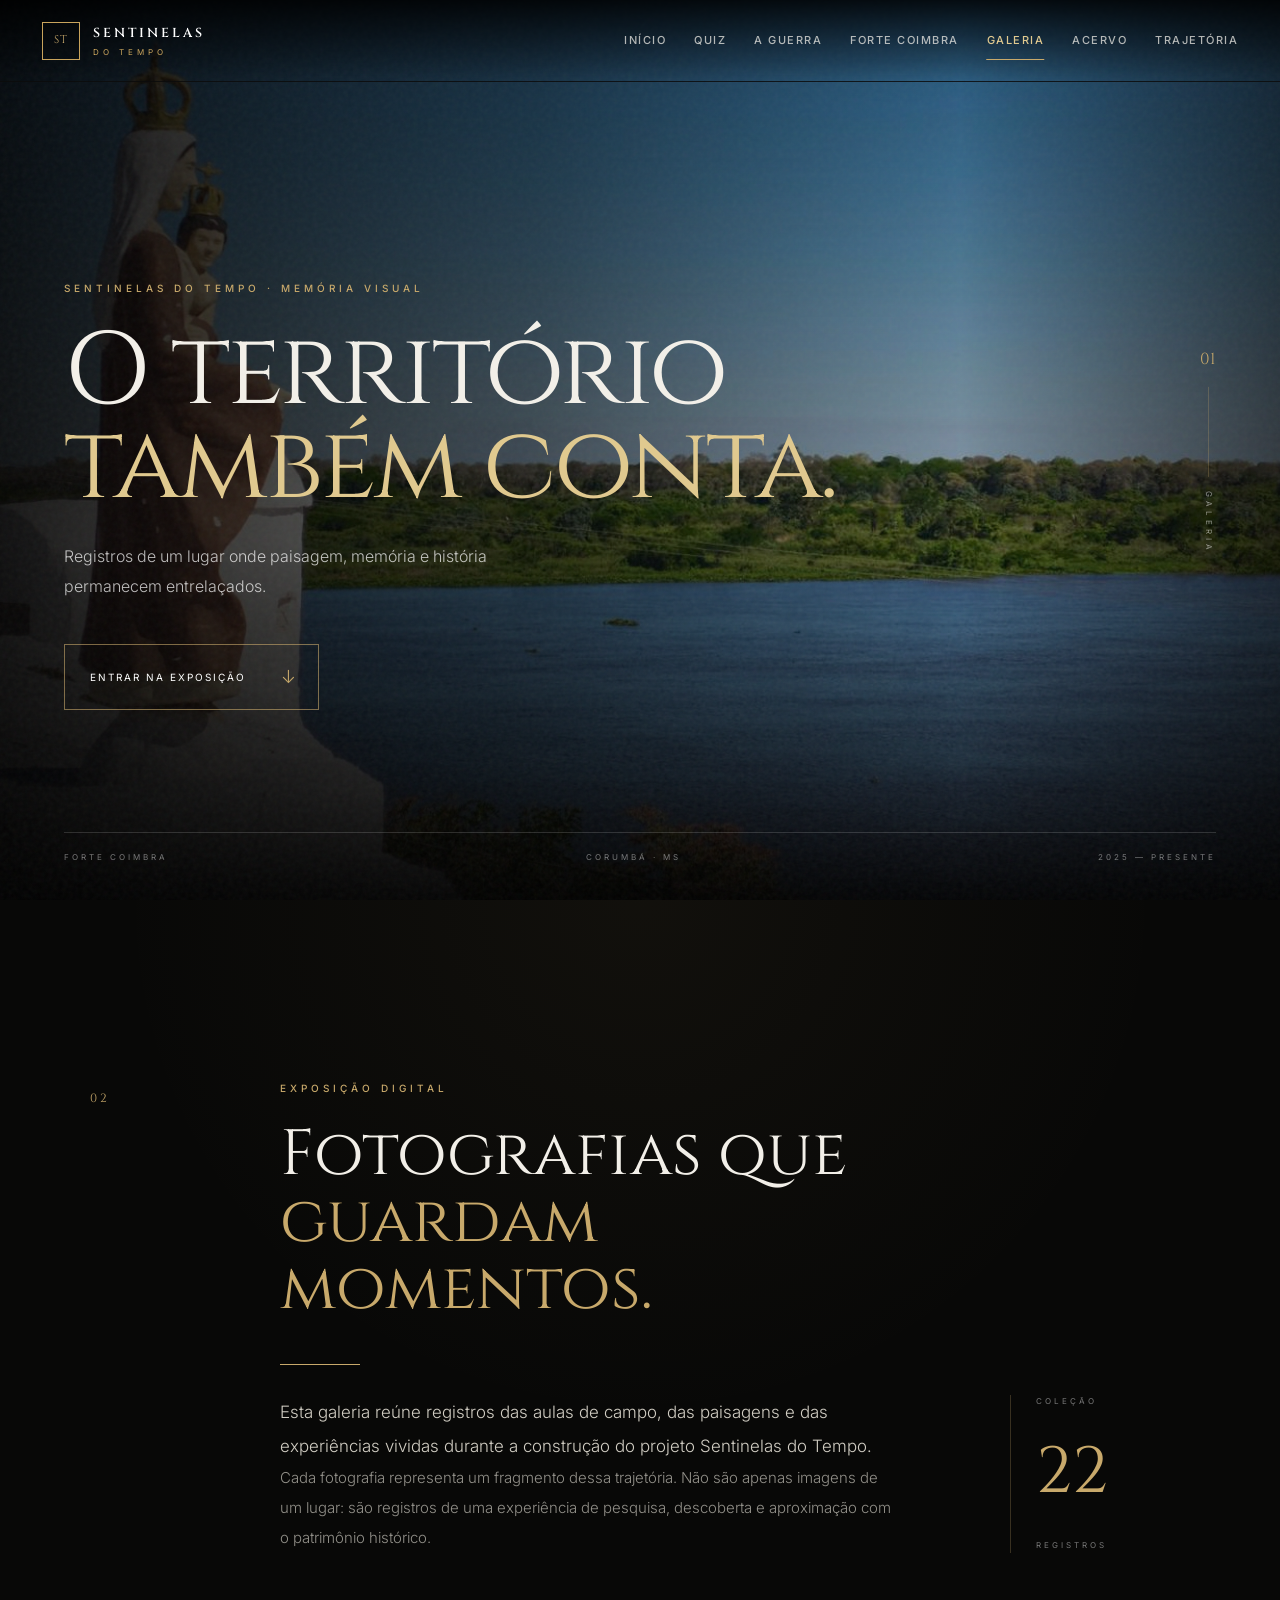
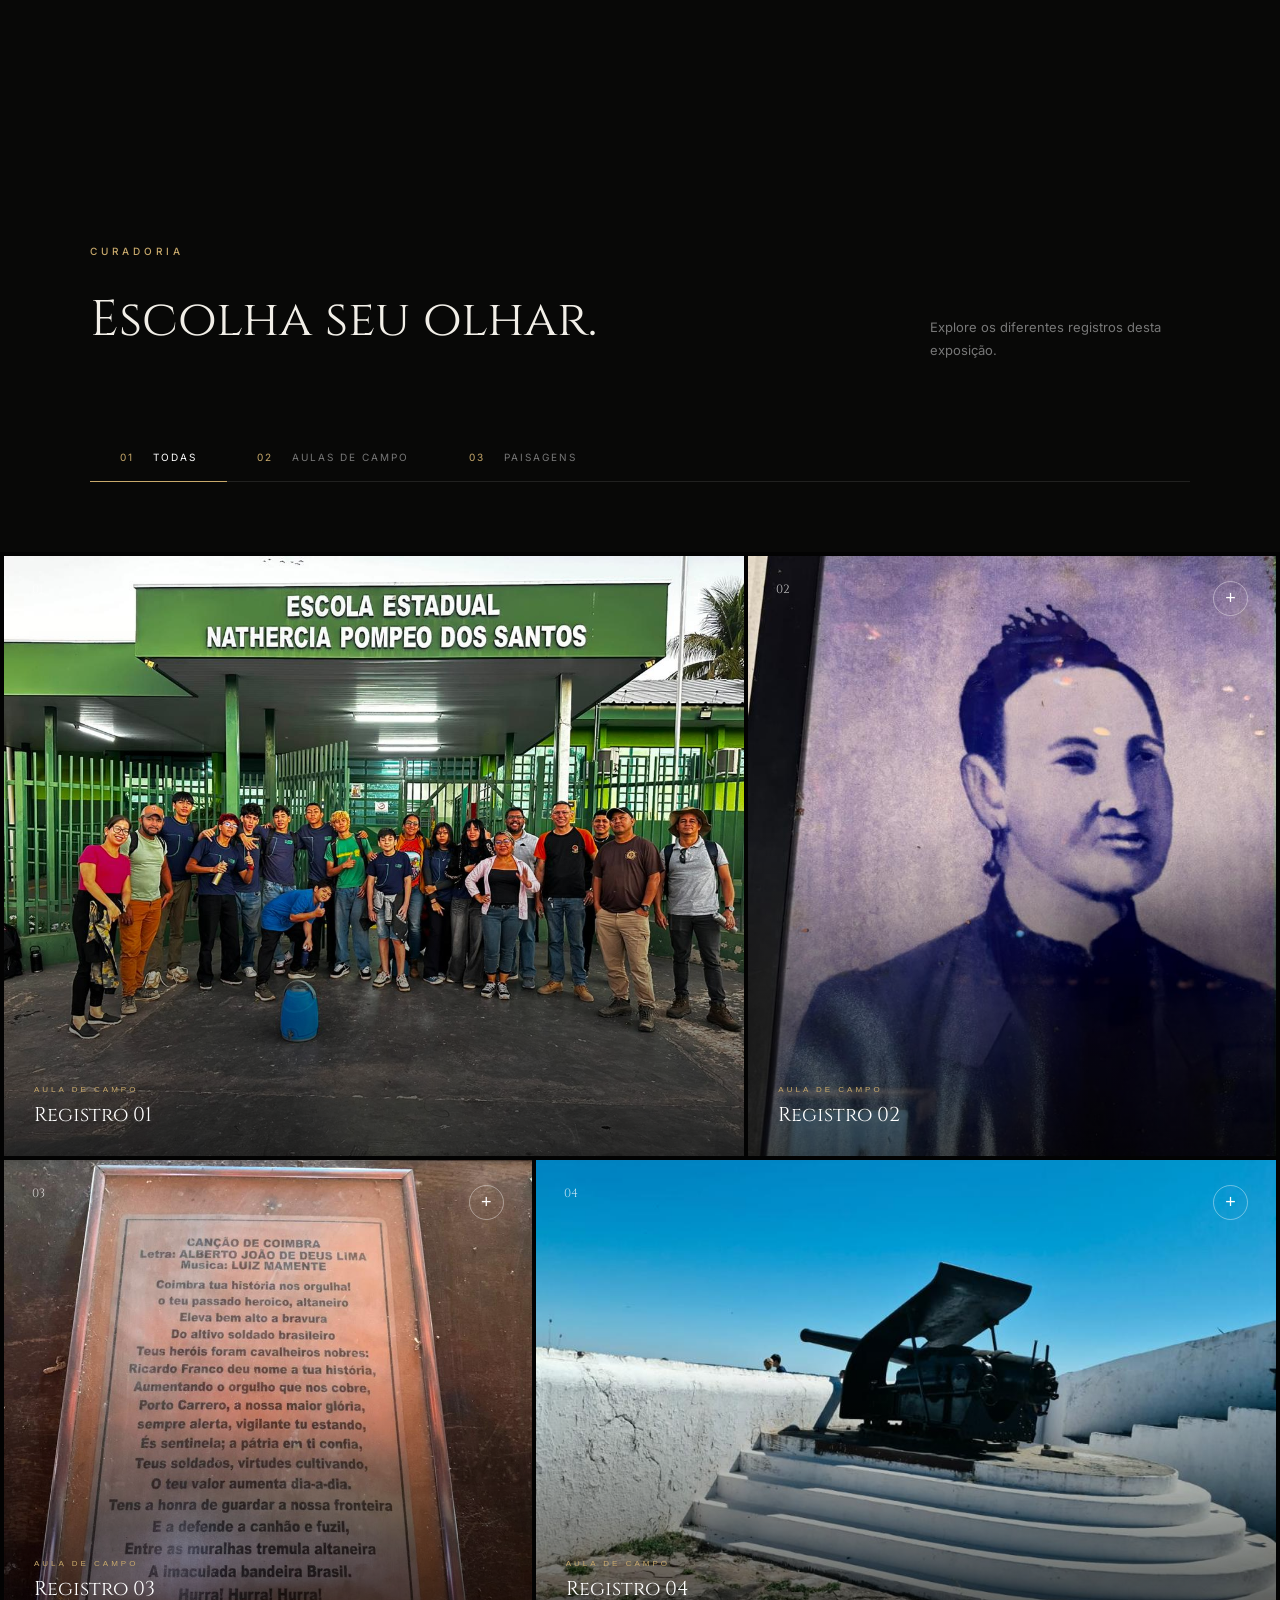
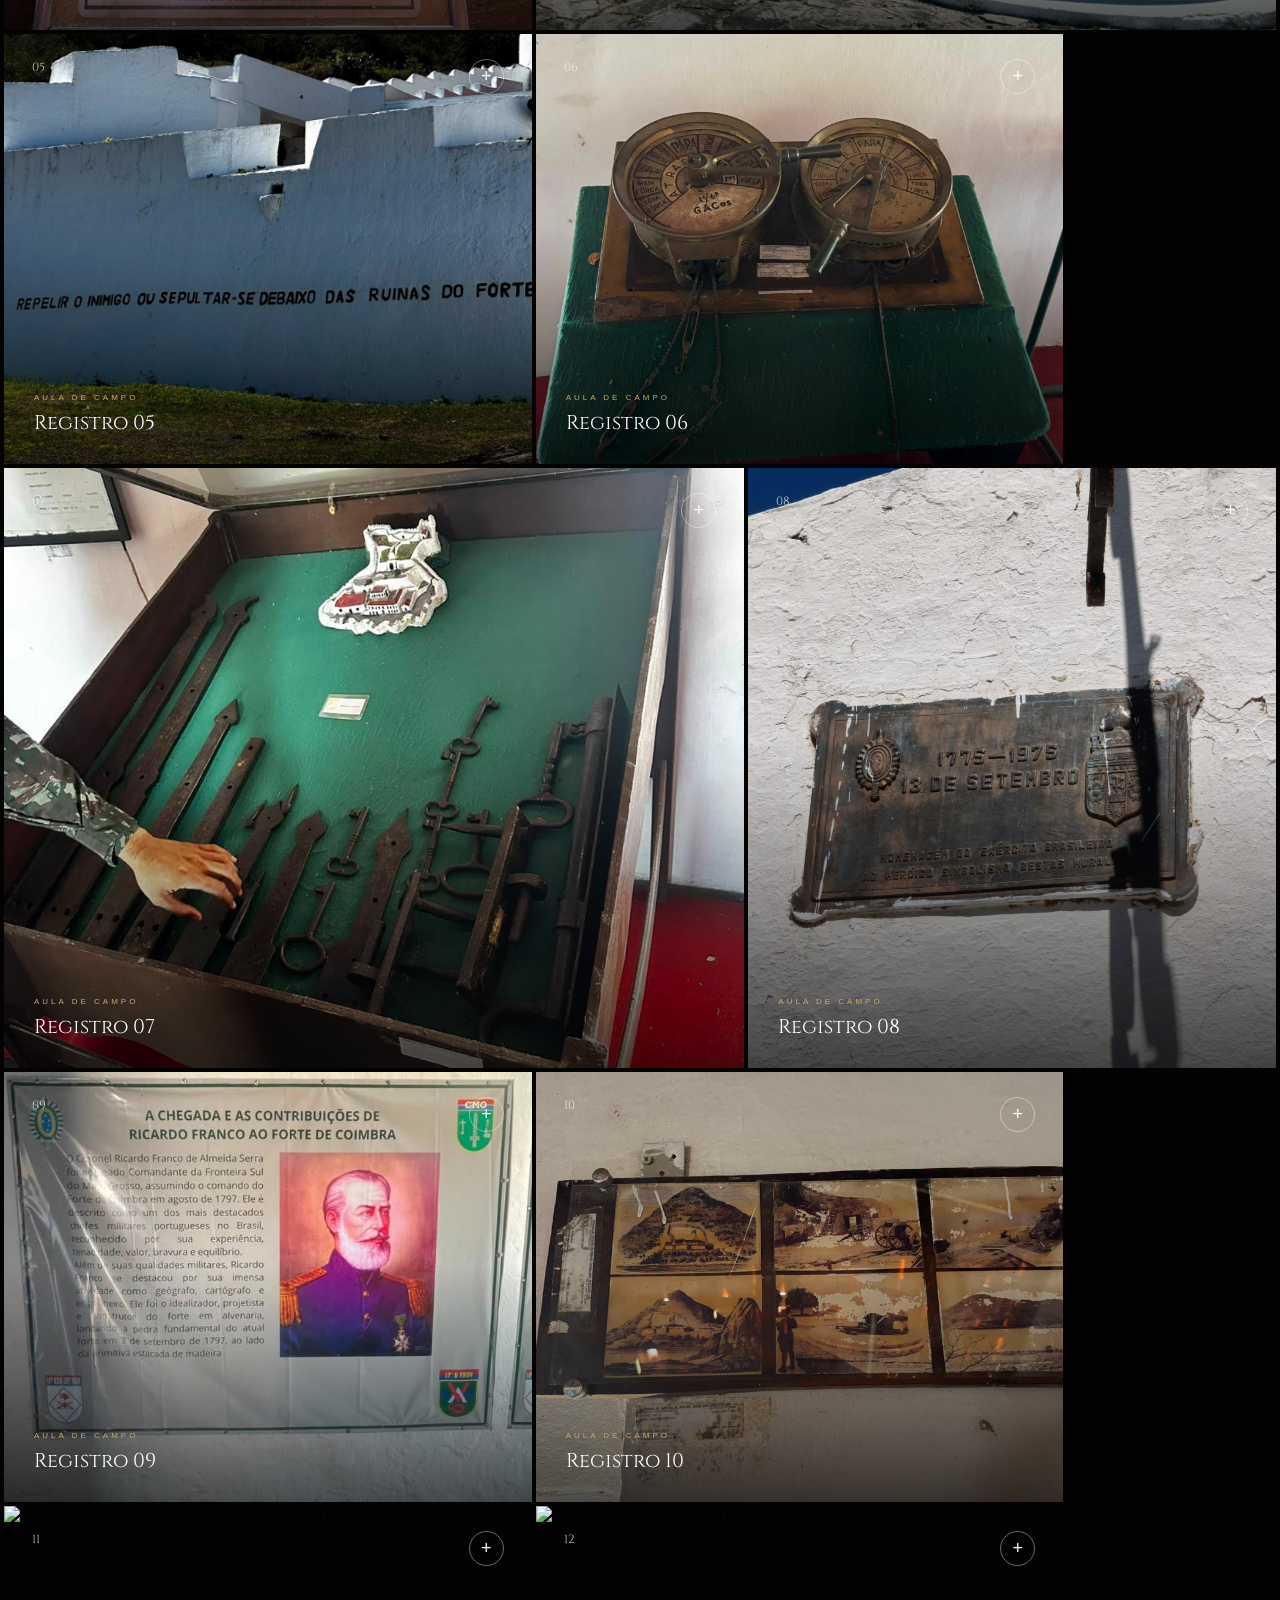
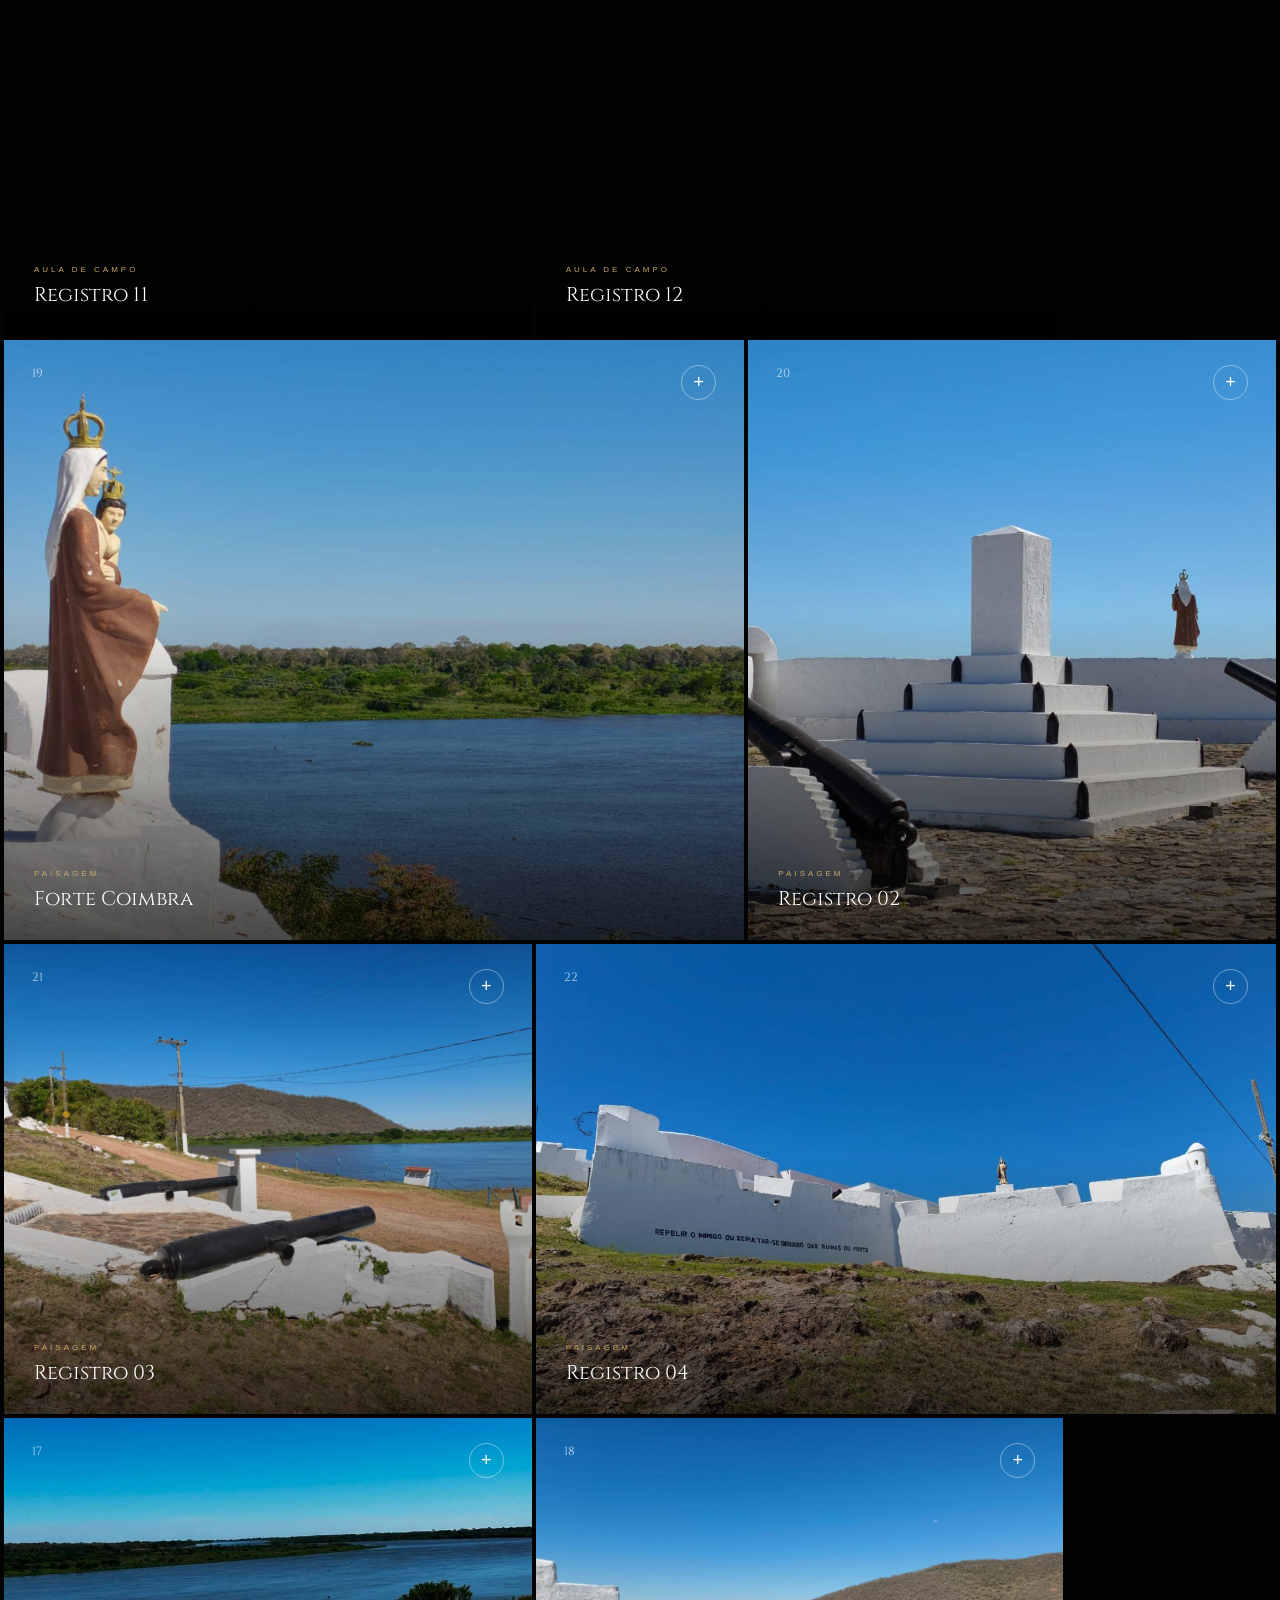
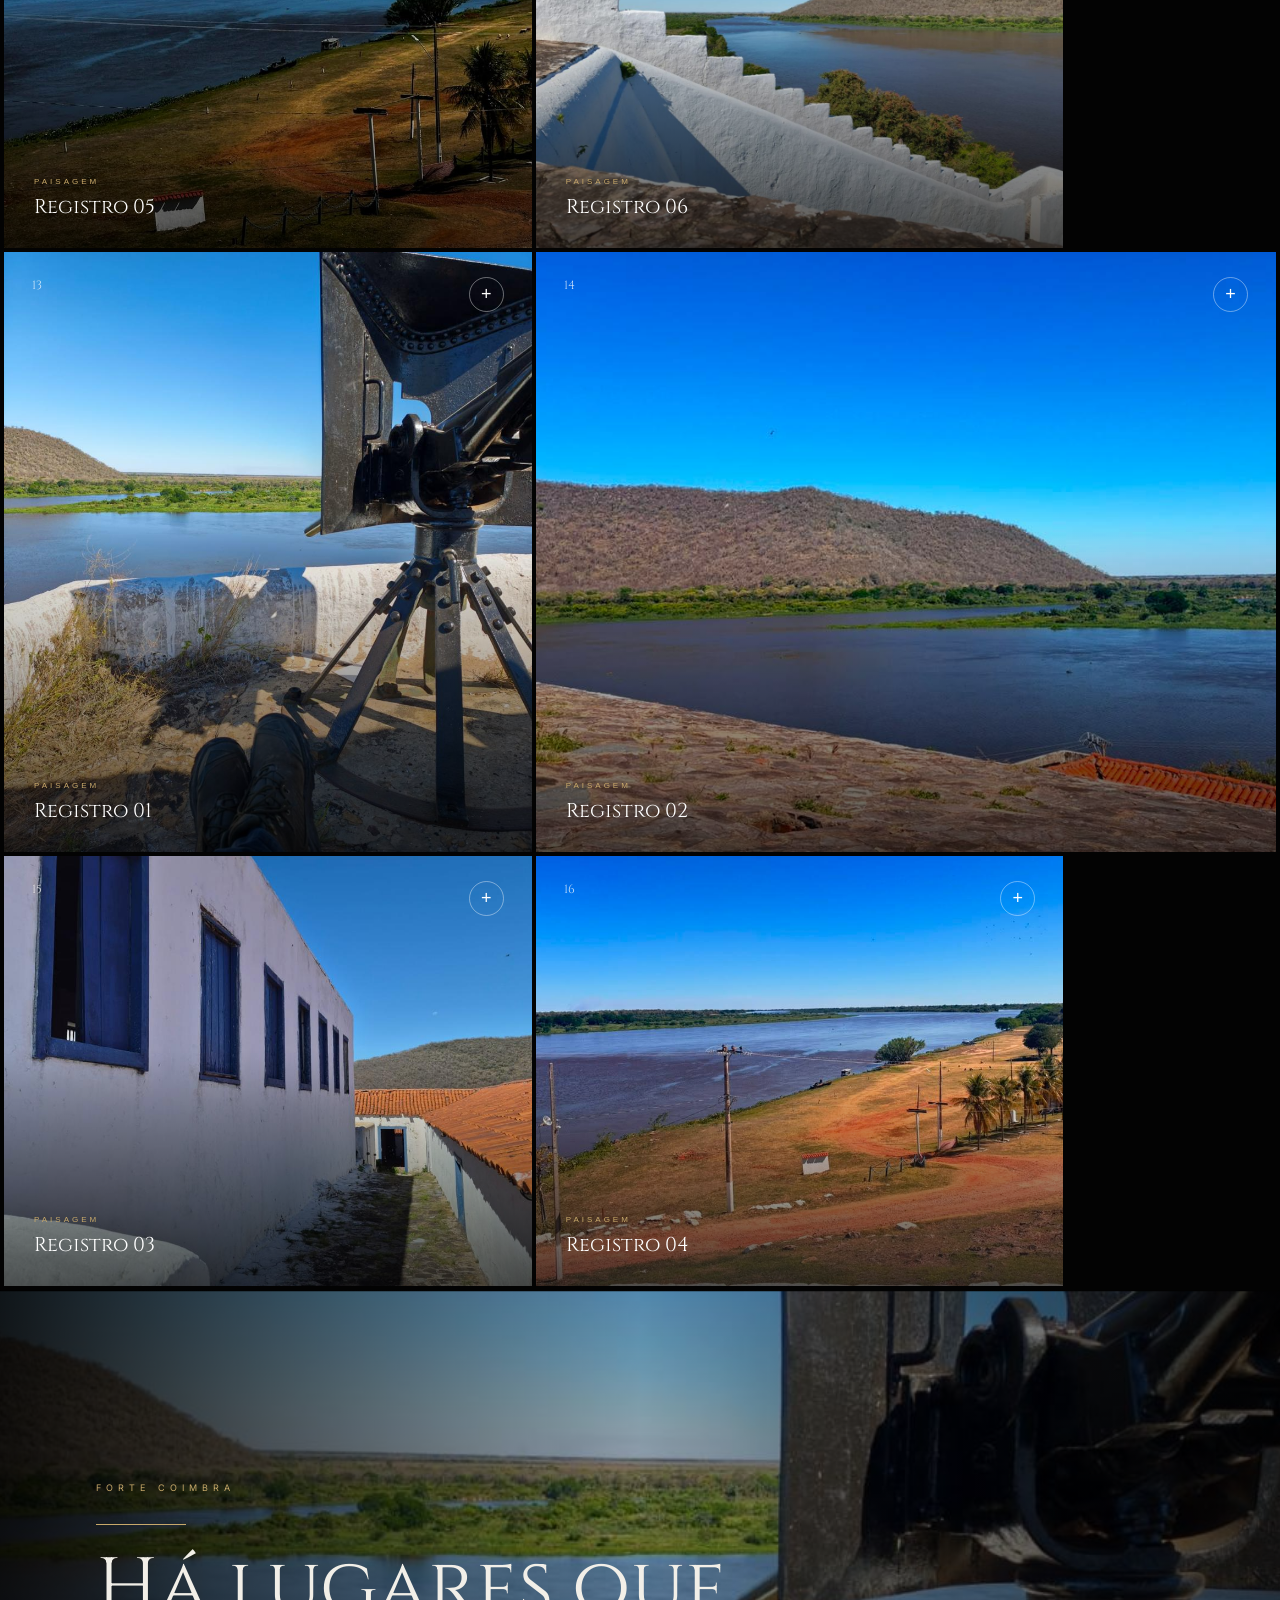
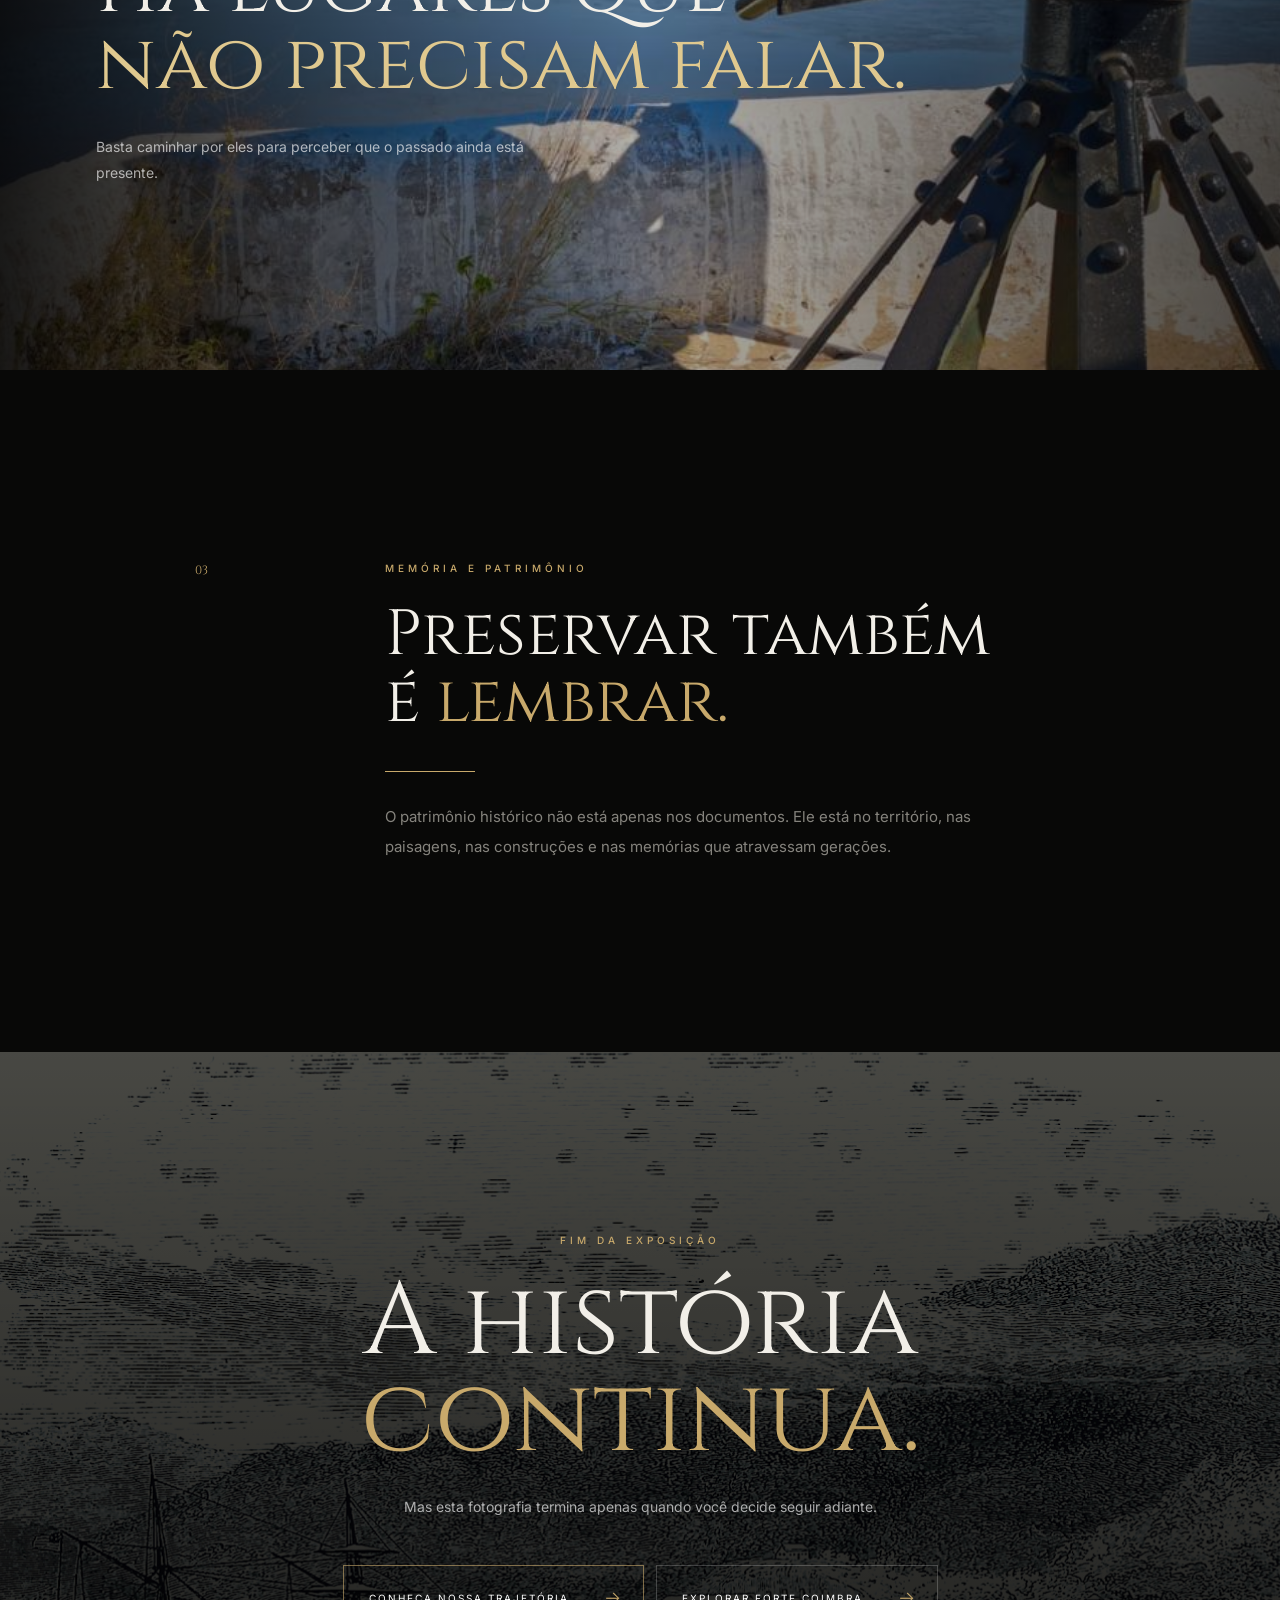
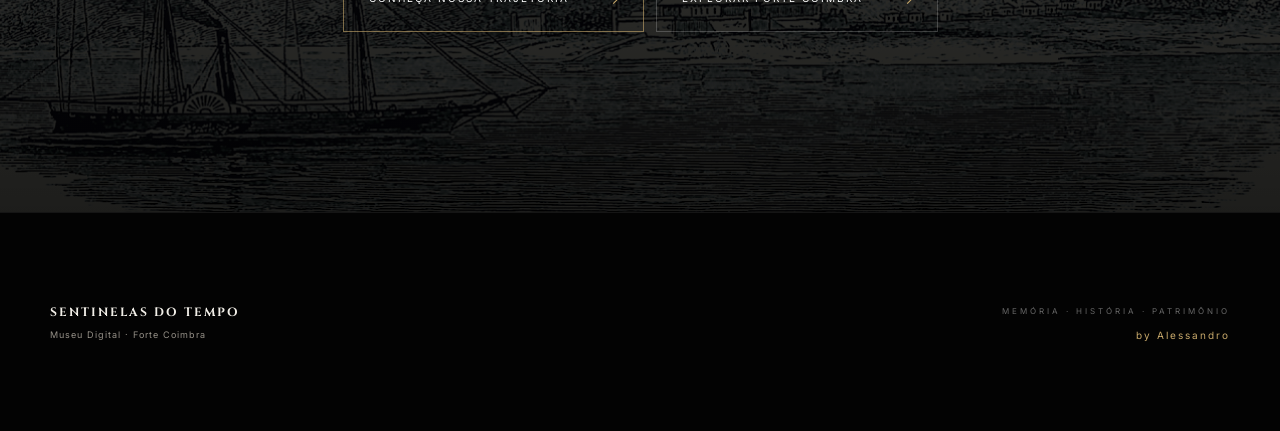
==== commit 8dd87aa6: "Adiciona fotos de campo à galeria" ====
--- a/galeria.html
+++ b/galeria.html
@@ -299,7 +299,7 @@
                 </span>
 
                 <strong>
-                    20
+                    22
                 </strong>
 
                 <small>
@@ -679,6 +679,288 @@
 
             <article
                 class="gallery-item gallery-item-large"
+                data-category="campo"
+            >
+
+                <button
+                    type="button"
+                    class="gallery-image"
+                    data-image="images/galeria/campo/campo-07.jpg"
+                    data-title="Aula de Campo · Registro 07"
+                >
+
+                    <img
+                        src="images/galeria/campo/campo-07.jpg"
+                        alt="Registro de aula de campo em Forte Coimbra"
+                        loading="lazy"
+                    >
+
+                    <div class="image-shade"></div>
+
+                    <div class="image-number">
+                        07
+                    </div>
+
+                    <div class="image-info">
+
+                        <span>
+                            AULA DE CAMPO
+                        </span>
+
+                        <strong>
+                            Registro 07
+                        </strong>
+
+                    </div>
+
+                    <div class="image-open">
+                        +
+                    </div>
+
+                </button>
+
+            </article>
+
+
+            <!-- FOTO 08 -->
+
+            <article
+                class="gallery-item"
+                data-category="campo"
+            >
+
+                <button
+                    type="button"
+                    class="gallery-image"
+                    data-image="images/galeria/campo/campo-08.jpg"
+                    data-title="Aula de Campo · Registro 08"
+                >
+
+                    <img
+                        src="images/galeria/campo/campo-08.jpg"
+                        alt="Registro de aula de campo em Forte Coimbra"
+                        loading="lazy"
+                    >
+
+                    <div class="image-shade"></div>
+
+                    <div class="image-number">
+                        08
+                    </div>
+
+                    <div class="image-info">
+
+                        <span>
+                            AULA DE CAMPO
+                        </span>
+
+                        <strong>
+                            Registro 08
+                        </strong>
+
+                    </div>
+
+                    <div class="image-open">
+                        +
+                    </div>
+
+                </button>
+
+            </article>
+
+
+            <!-- FOTO 09 -->
+
+            <article
+                class="gallery-item"
+                data-category="campo"
+            >
+
+                <button
+                    type="button"
+                    class="gallery-image"
+                    data-image="images/galeria/campo/campo-09.jpg"
+                    data-title="Aula de Campo · Registro 09"
+                >
+
+                    <img
+                        src="images/galeria/campo/campo-09.jpg"
+                        alt="Registro de aula de campo em Forte Coimbra"
+                        loading="lazy"
+                    >
+
+                    <div class="image-shade"></div>
+
+                    <div class="image-number">
+                        09
+                    </div>
+
+                    <div class="image-info">
+
+                        <span>
+                            AULA DE CAMPO
+                        </span>
+
+                        <strong>
+                            Registro 09
+                        </strong>
+
+                    </div>
+
+                    <div class="image-open">
+                        +
+                    </div>
+
+                </button>
+
+            </article>
+
+
+            <!-- FOTO 10 -->
+
+            <article
+                class="gallery-item"
+                data-category="campo"
+            >
+
+                <button
+                    type="button"
+                    class="gallery-image"
+                    data-image="images/galeria/campo/campo-10.jpg"
+                    data-title="Aula de Campo · Registro 10"
+                >
+
+                    <img
+                        src="images/galeria/campo/campo-10.jpg"
+                        alt="Registro de aula de campo em Forte Coimbra"
+                        loading="lazy"
+                    >
+
+                    <div class="image-shade"></div>
+
+                    <div class="image-number">
+                        10
+                    </div>
+
+                    <div class="image-info">
+
+                        <span>
+                            AULA DE CAMPO
+                        </span>
+
+                        <strong>
+                            Registro 10
+                        </strong>
+
+                    </div>
+
+                    <div class="image-open">
+                        +
+                    </div>
+
+                </button>
+
+            </article>
+
+
+            <!-- FOTO 11 -->
+
+            <article
+                class="gallery-item"
+                data-category="campo"
+            >
+
+                <button
+                    type="button"
+                    class="gallery-image"
+                    data-image="images/galeria/campo/campo-11.jpg"
+                    data-title="Aula de Campo · Registro 11"
+                >
+
+                    <img
+                        src="images/galeria/campo/campo-11.jpg"
+                        alt="Registro de aula de campo em Forte Coimbra"
+                        loading="lazy"
+                    >
+
+                    <div class="image-shade"></div>
+
+                    <div class="image-number">
+                        11
+                    </div>
+
+                    <div class="image-info">
+
+                        <span>
+                            AULA DE CAMPO
+                        </span>
+
+                        <strong>
+                            Registro 11
+                        </strong>
+
+                    </div>
+
+                    <div class="image-open">
+                        +
+                    </div>
+
+                </button>
+
+            </article>
+
+
+            <!-- FOTO 12 -->
+
+            <article
+                class="gallery-item"
+                data-category="campo"
+            >
+
+                <button
+                    type="button"
+                    class="gallery-image"
+                    data-image="images/galeria/campo/campo-12.jpg"
+                    data-title="Aula de Campo · Registro 12"
+                >
+
+                    <img
+                        src="images/galeria/campo/campo-12.jpg"
+                        alt="Registro de aula de campo em Forte Coimbra"
+                        loading="lazy"
+                    >
+
+                    <div class="image-shade"></div>
+
+                    <div class="image-number">
+                        12
+                    </div>
+
+                    <div class="image-info">
+
+                        <span>
+                            AULA DE CAMPO
+                        </span>
+
+                        <strong>
+                            Registro 12
+                        </strong>
+
+                    </div>
+
+                    <div class="image-open">
+                        +
+                    </div>
+
+                </button>
+
+            </article>
+
+
+            <!-- FOTO 19 -->
+
+            <article
+                class="gallery-item gallery-item-large"
                 data-category="paisagem"
             >
 
@@ -698,7 +980,7 @@
                     <div class="image-shade"></div>
 
                     <div class="image-number">
-                        07
+                        19
                     </div>
 
                     <div class="image-info">
@@ -723,7 +1005,7 @@
 
 
 
-            <!-- FOTO 08 -->
+            <!-- FOTO 20 -->
 
             <article
                 class="gallery-item"
@@ -746,7 +1028,7 @@
                     <div class="image-shade"></div>
 
                     <div class="image-number">
-                        08
+                        20
                     </div>
 
                     <div class="image-info">
@@ -771,7 +1053,7 @@
 
 
 
-            <!-- FOTO 09 -->
+            <!-- FOTO 21 -->
 
             <article
                 class="gallery-item"
@@ -794,7 +1076,7 @@
                     <div class="image-shade"></div>
 
                     <div class="image-number">
-                        09
+                        21
                     </div>
 
                     <div class="image-info">
@@ -819,7 +1101,7 @@
 
 
 
-            <!-- FOTO 10 -->
+            <!-- FOTO 22 -->
 
             <article
                 class="gallery-item gallery-item-wide"
@@ -842,7 +1124,7 @@
                     <div class="image-shade"></div>
 
                     <div class="image-number">
-                        10
+                        22
                     </div>
 
                     <div class="image-info">
@@ -867,7 +1149,7 @@
 
 
 
-            <!-- FOTO 11 -->
+            <!-- FOTO 17 -->
 
             <article
                 class="gallery-item"
@@ -890,7 +1172,7 @@
                     <div class="image-shade"></div>
 
                     <div class="image-number">
-                        11
+                        17
                     </div>
 
                     <div class="image-info">
@@ -915,7 +1197,7 @@
 
 
 
-            <!-- FOTO 12 -->
+            <!-- FOTO 18 -->
 
             <article
                 class="gallery-item"
@@ -938,7 +1220,7 @@
                     <div class="image-shade"></div>
 
                     <div class="image-number">
-                        12
+                        18
                     </div>
 
                     <div class="image-info">
@@ -974,7 +1256,7 @@
                     type="button"
                     class="gallery-image"
                     data-image="images/galeria/paisagem/paisagem-07.jpg"
-                    data-title="Paisagem · Forte Coimbra 07"
+                    data-title="Paisagem · Forte Coimbra 01"
                 >
 
                     <img
@@ -996,7 +1278,7 @@
                         </span>
 
                         <strong>
-                            Registro 07
+                            Registro 01
                         </strong>
 
                     </div>
@@ -1022,7 +1304,7 @@
                     type="button"
                     class="gallery-image"
                     data-image="images/galeria/paisagem/paisagem-08.jpg"
-                    data-title="Paisagem · Forte Coimbra 08"
+                    data-title="Paisagem · Forte Coimbra 02"
                 >
 
                     <img
@@ -1044,7 +1326,7 @@
                         </span>
 
                         <strong>
-                            Registro 08
+                            Registro 02
                         </strong>
 
                     </div>
@@ -1070,7 +1352,7 @@
                     type="button"
                     class="gallery-image"
                     data-image="images/galeria/paisagem/paisagem-09.jpg"
-                    data-title="Paisagem · Forte Coimbra 09"
+                    data-title="Paisagem · Forte Coimbra 03"
                 >
 
                     <img
@@ -1092,7 +1374,7 @@
                         </span>
 
                         <strong>
-                            Registro 09
+                            Registro 03
                         </strong>
 
                     </div>
@@ -1118,7 +1400,7 @@
                     type="button"
                     class="gallery-image"
                     data-image="images/galeria/paisagem/paisagem-10.jpg"
-                    data-title="Paisagem · Forte Coimbra 10"
+                    data-title="Paisagem · Forte Coimbra 04"
                 >
 
                     <img
@@ -1140,7 +1422,7 @@
                         </span>
 
                         <strong>
-                            Registro 10
+                            Registro 04
                         </strong>
 
                     </div>
--- a/css/style.css
+++ b/css/style.css
@@ -1,40 +1,47 @@
 /* =========================================================
    SENTINELAS DO TEMPO
-   CSS GLOBAL — INDEX / MUSEU DIGITAL
-========================================================= */
+   STYLE.CSS — PÁGINA PRINCIPAL
+   ========================================================= */
 
 
 /* =========================================================
    VARIÁVEIS
-========================================================= */
+   ========================================================= */
 
 :root {
+
     --black: #050505;
-    --black-soft: #0b0b0b;
-    --black-medium: #111111;
+    --black-soft: #0a0a09;
+    --black-medium: #10100e;
+    --black-light: #171612;
 
     --gold: #c9a45c;
-    --gold-light: #e0c17a;
-    --gold-dark: #8f7137;
-
-    --white: #f4f1ea;
-    --gray: #a7a39b;
-    --gray-dark: #66635d;
+    --gold-light: #e4c77f;
+    --gold-dark: #8b6a32;
+
+    --white: #f3f0e8;
+    --text: #c5c0b5;
+    --gray: #969188;
+    --gray-dark: #625f58;
 
     --line: rgba(201, 164, 92, 0.25);
+    --line-soft: rgba(255, 255, 255, 0.08);
 
     --header-height: 82px;
 
     --font-title: "Cinzel", serif;
     --font-body: "Inter", sans-serif;
 
-    --transition: 0.35s ease;
+    --max-width: 1180px;
+
+    --transition: 0.4s ease;
+
 }
 
 
 /* =========================================================
    RESET
-========================================================= */
+   ========================================================= */
 
 * {
     margin: 0;
@@ -42,259 +49,195 @@
     box-sizing: border-box;
 }
 
+
 html {
     scroll-behavior: smooth;
-}
+    background: var(--black);
+}
+
 
 body {
+
+    min-height: 100vh;
+
+    background:
+        radial-gradient(
+            circle at 50% 0%,
+            rgba(201, 164, 92, 0.035),
+            transparent 35%
+        ),
+        var(--black);
+
+    color: var(--white);
+
+    font-family: var(--font-body);
+
+    font-size: 16px;
+
+    line-height: 1.7;
+
+    overflow-x: hidden;
+
+}
+
+
+/* =========================================================
+   SELEÇÃO
+   ========================================================= */
+
+::selection {
+
+    background: var(--gold);
+
+    color: var(--black);
+
+}
+
+
+/* =========================================================
+   SCROLLBAR
+   ========================================================= */
+
+::-webkit-scrollbar {
+    width: 8px;
+}
+
+
+::-webkit-scrollbar-track {
     background: var(--black);
-    color: var(--white);
-    font-family: var(--font-body);
-    overflow-x: hidden;
-}
-
-body.loading {
-    overflow: hidden;
-}
+}
+
+
+::-webkit-scrollbar-thumb {
+
+    background: var(--gold-dark);
+
+    border-radius: 10px;
+
+}
+
+
+::-webkit-scrollbar-thumb:hover {
+    background: var(--gold);
+}
+
+
+/* =========================================================
+   LINKS
+   ========================================================= */
 
 a {
+
     color: inherit;
+
     text-decoration: none;
-}
+
+}
+
 
 button,
 a {
+
     -webkit-tap-highlight-color: transparent;
-}
-
-img {
-    max-width: 100%;
-    display: block;
-}
-
-::selection {
-    background: var(--gold);
-    color: var(--black);
-}
-
-
-/* =========================================================
-   SCROLLBAR
-========================================================= */
-
-::-webkit-scrollbar {
-    width: 8px;
-}
-
-::-webkit-scrollbar-track {
-    background: #050505;
-}
-
-::-webkit-scrollbar-thumb {
-    background: var(--gold-dark);
-}
-
-::-webkit-scrollbar-thumb:hover {
-    background: var(--gold);
-}
-
-
-/* =========================================================
-   LOADER
-========================================================= */
-
-#loader {
+
+}
+
+
+/* =========================================================
+   CONTAINER
+   ========================================================= */
+
+.container {
+
+    width: min(
+        calc(100% - 48px),
+        var(--max-width)
+    );
+
+    margin: 0 auto;
+
+}
+
+
+/* =========================================================
+   CABEÇALHO
+   ========================================================= */
+
+.site-header {
+
     position: fixed;
-    inset: 0;
-    z-index: 99999;
-
-    display: flex;
-    align-items: center;
-    justify-content: center;
-
-    background:
-        radial-gradient(
-            circle at center,
-            rgba(201, 164, 92, 0.08),
-            transparent 35%
-        ),
-        #050505;
-
-    opacity: 1;
-    visibility: visible;
-
-    transition:
-        opacity 0.9s ease,
-        visibility 0.9s ease;
-}
-
-#loader.hidden {
-    opacity: 0;
-    visibility: hidden;
-    pointer-events: none;
-}
-
-.loader-content {
-    width: min(90%, 600px);
-    text-align: center;
-
-    animation: loaderAppear 1.2s ease forwards;
-}
-
-.loader-symbol {
-    width: 70px;
-    height: 70px;
-
-    margin: 0 auto 30px;
-
-    display: flex;
-    align-items: center;
-    justify-content: center;
-
-    border: 1px solid var(--gold);
-
-    color: var(--gold);
-
-    font-family: var(--font-title);
-    font-size: 20px;
-    letter-spacing: 4px;
-}
-
-.loader-small {
-    color: var(--gray);
-    font-size: 10px;
-    letter-spacing: 5px;
-    margin-bottom: 18px;
-}
-
-.loader-content h1 {
-    font-family: var(--font-title);
-    font-size: clamp(30px, 5vw, 60px);
-    font-weight: 500;
-    line-height: 1.05;
-    letter-spacing: 5px;
-}
-
-.loader-content h1 span {
-    color: var(--gold);
-}
-
-.loader-line {
-    width: 180px;
-    height: 1px;
-
-    margin: 28px auto;
-
-    background: var(--gold);
-
-    transform-origin: center;
-
-    animation: loaderLine 1.8s ease infinite;
-}
-
-.loader-status {
-    color: var(--gray);
-    font-size: 11px;
-    letter-spacing: 2px;
-}
-
-.author-credit {
-    position: absolute;
-
-    bottom: 28px;
-    right: 35px;
-
-    color: rgba(255, 255, 255, 0.4);
-
-    font-size: 10px;
-    letter-spacing: 3px;
-}
-
-@keyframes loaderAppear {
-    from {
-        opacity: 0;
-        transform: translateY(20px);
-    }
-
-    to {
-        opacity: 1;
-        transform: translateY(0);
-    }
-}
-
-@keyframes loaderLine {
-    0%,
-    100% {
-        transform: scaleX(0.35);
-        opacity: 0.4;
-    }
-
-    50% {
-        transform: scaleX(1);
-        opacity: 1;
-    }
-}
-
-
-/* =========================================================
-   HEADER
-========================================================= */
-
-.site-header {
-    position: fixed;
+
     top: 0;
     left: 0;
 
     width: 100%;
+
     height: var(--header-height);
 
     z-index: 1000;
 
     display: flex;
+
     align-items: center;
+
     justify-content: space-between;
 
-    padding: 0 5vw;
+    padding: 0 42px;
+
+    background:
+        linear-gradient(
+            to bottom,
+            rgba(3, 3, 3, 0.95),
+            rgba(3, 3, 3, 0.45),
+            transparent
+        );
 
     border-bottom: 1px solid transparent;
-
-    background: linear-gradient(
-        to bottom,
-        rgba(0, 0, 0, 0.65),
-        transparent
-    );
 
     transition:
         background 0.4s ease,
         border-color 0.4s ease,
         backdrop-filter 0.4s ease;
-}
+
+}
+
 
 .site-header.scrolled {
-    background: rgba(5, 5, 5, 0.94);
-    border-color: var(--line);
-
-    backdrop-filter: blur(15px);
+
+    background:
+        rgba(5, 5, 5, 0.94);
+
+    border-bottom-color: var(--line);
+
+    backdrop-filter: blur(14px);
+
 }
 
 
 /* =========================================================
    LOGO
-========================================================= */
+   ========================================================= */
 
 .logo {
+
     display: flex;
+
     align-items: center;
+
     gap: 13px;
 
     flex-shrink: 0;
-}
+
+}
+
 
 .logo > span {
+
     width: 38px;
     height: 38px;
 
     display: flex;
+
     align-items: center;
     justify-content: center;
 
@@ -303,767 +246,1325 @@
     color: var(--gold);
 
     font-family: var(--font-title);
+
     font-size: 11px;
+
     letter-spacing: 1px;
-}
+
+}
+
 
 .logo strong,
 .logo small {
+
     display: block;
-}
+
+}
+
 
 .logo strong {
+
     font-family: var(--font-title);
+
     font-size: 13px;
+
     font-weight: 600;
+
     letter-spacing: 2px;
-}
+
+}
+
 
 .logo small {
+
     margin-top: 2px;
 
     color: var(--gold);
 
     font-size: 8px;
+
     letter-spacing: 4px;
+
 }
 
 
 /* =========================================================
    NAVEGAÇÃO
-========================================================= */
-
-.site-header nav {
+   ========================================================= */
+
+.main-nav {
+
     display: flex;
+
     align-items: center;
-    gap: clamp(12px, 2vw, 30px);
-}
-
-.site-header nav a {
+
+    gap: 28px;
+
+}
+
+
+.main-nav a {
+
     position: relative;
 
     color: rgba(244, 241, 234, 0.72);
 
+    font-size: 11px;
+
+    font-weight: 500;
+
+    letter-spacing: 1.5px;
+
+    text-transform: uppercase;
+
+    transition:
+        color var(--transition);
+
+}
+
+
+.main-nav a::after {
+
+    content: "";
+
+    position: absolute;
+
+    left: 0;
+    bottom: -8px;
+
+    width: 0;
+
+    height: 1px;
+
+    background: var(--gold);
+
+    transition:
+        width var(--transition);
+
+}
+
+
+.main-nav a:hover,
+.main-nav a.active {
+
+    color: var(--gold-light);
+
+}
+
+
+.main-nav a:hover::after,
+.main-nav a.active::after {
+
+    width: 100%;
+
+}
+
+
+/* =========================================================
+   HERO
+   ========================================================= */
+
+.hero {
+
+    position: relative;
+
+    min-height: 100vh;
+
+    height: 900px;
+
+    max-height: 100vh;
+
+    display: flex;
+
+    align-items: center;
+
+    overflow: hidden;
+
+}
+
+
+/* Fundo */
+
+.hero-background {
+
+    position: absolute;
+
+    inset: -5%;
+
+    background-image:
+        linear-gradient(
+            90deg,
+            rgba(3, 3, 3, 0.86) 0%,
+            rgba(3, 3, 3, 0.52) 45%,
+            rgba(3, 3, 3, 0.25) 100%
+        ),
+        linear-gradient(
+            0deg,
+            rgba(3, 3, 3, 0.72),
+            transparent 55%,
+            rgba(3, 3, 3, 0.35)
+        ),
+        url("../images/forte-coimbra.jpg");
+
+    background-position: center;
+
+    background-size: cover;
+
+    transform: scale(1.05);
+
+    z-index: 0;
+
+}
+
+
+.hero-overlay {
+
+    position: absolute;
+
+    inset: 0;
+
+    z-index: 1;
+
+    background:
+        radial-gradient(
+            circle at 70% 45%,
+            transparent 0%,
+            rgba(0, 0, 0, 0.22) 45%,
+            rgba(0, 0, 0, 0.78) 100%
+        );
+
+}
+
+
+.hero-content {
+
+    position: relative;
+
+    z-index: 2;
+
+    width: min(
+        calc(100% - 48px),
+        var(--max-width)
+    );
+
+    margin: 0 auto;
+
+    padding-top: 70px;
+
+}
+
+
+.hero-eyebrow,
+.eyebrow {
+
+    display: block;
+
+    color: var(--gold);
+
     font-size: 10px;
+
+    font-weight: 600;
+
+    letter-spacing: 4px;
+
+    text-transform: uppercase;
+
+}
+
+
+.hero-eyebrow {
+
+    margin-bottom: 24px;
+
+}
+
+
+.hero h1 {
+
+    max-width: 900px;
+
+    font-family: var(--font-title);
+
+    font-size: clamp(
+        52px,
+        9vw,
+        120px
+    );
+
     font-weight: 500;
 
-    letter-spacing: 1.4px;
-
-    padding: 10px 0;
-
-    transition: color var(--transition);
-}
-
-.site-header nav a::after {
-    content: "";
-
-    position: absolute;
-
-    left: 0;
-    bottom: 2px;
-
-    width: 0;
-    height: 1px;
-
-    background: var(--gold);
-
-    transition: width var(--transition);
-}
-
-.site-header nav a:hover,
-.site-header nav a.active {
-    color: var(--white);
-}
-
-.site-header nav a:hover::after,
-.site-header nav a.active::after {
-    width: 100%;
-}
-
-
-/* =========================================================
-   HERO
-========================================================= */
-
-.hero {
-    position: relative;
-
-    min-height: 100vh;
-
-    display: flex;
-    align-items: center;
-
-    overflow: hidden;
+    line-height: 0.9;
+
+    letter-spacing: 5px;
+
+    text-transform: uppercase;
+
+    text-shadow:
+        0 10px 40px rgba(0, 0, 0, 0.55);
+
+}
+
+
+.hero h1 span {
+
+    display: block;
+
+    margin-left: 70px;
+
+    color: var(--gold-light);
 
     background:
         linear-gradient(
             90deg,
-            rgba(0, 0, 0, 0.82) 0%,
-            rgba(0, 0, 0, 0.48) 45%,
-            rgba(0, 0, 0, 0.62) 100%
+            var(--gold-dark),
+            var(--gold-light),
+            #f0d995,
+            var(--gold)
+        );
+
+    -webkit-background-clip: text;
+
+    background-clip: text;
+
+    -webkit-text-fill-color: transparent;
+
+}
+
+
+.hero-subtitle {
+
+    margin-top: 30px;
+
+    color: var(--gold-light);
+
+    font-family: var(--font-title);
+
+    font-size: 13px;
+
+    letter-spacing: 3px;
+
+    text-transform: uppercase;
+
+}
+
+
+.hero-description {
+
+    max-width: 570px;
+
+    margin-top: 18px;
+
+    color: rgba(244, 241, 234, 0.78);
+
+    font-size: 15px;
+
+    font-weight: 300;
+
+    line-height: 1.9;
+
+}
+
+
+/* =========================================================
+   BOTÕES
+   ========================================================= */
+
+.hero-actions {
+
+    display: flex;
+
+    flex-wrap: wrap;
+
+    gap: 14px;
+
+    margin-top: 34px;
+
+}
+
+
+.btn-primary,
+.btn-secondary {
+
+    min-height: 52px;
+
+    display: inline-flex;
+
+    align-items: center;
+
+    justify-content: center;
+
+    gap: 18px;
+
+    padding: 0 24px;
+
+    border: 1px solid var(--gold);
+
+    font-size: 10px;
+
+    font-weight: 600;
+
+    letter-spacing: 2px;
+
+    text-transform: uppercase;
+
+    transition:
+        background 0.35s ease,
+        color 0.35s ease,
+        border-color 0.35s ease,
+        transform 0.35s ease;
+
+}
+
+
+.btn-primary {
+
+    background: var(--gold);
+
+    color: var(--black);
+
+}
+
+
+.btn-primary:hover {
+
+    background: var(--gold-light);
+
+    border-color: var(--gold-light);
+
+    transform: translateY(-3px);
+
+}
+
+
+.btn-secondary {
+
+    background: rgba(0, 0, 0, 0.18);
+
+    color: var(--white);
+
+    border-color: rgba(255, 255, 255, 0.28);
+
+}
+
+
+.btn-secondary:hover {
+
+    background: rgba(201, 164, 92, 0.1);
+
+    border-color: var(--gold);
+
+    color: var(--gold-light);
+
+    transform: translateY(-3px);
+
+}
+
+
+.btn-primary span,
+.btn-secondary span {
+
+    font-size: 16px;
+
+}
+
+
+/* =========================================================
+   HERO FOOTER
+   ========================================================= */
+
+.hero-footer {
+
+    position: absolute;
+
+    left: 42px;
+    right: 42px;
+    bottom: 28px;
+
+    z-index: 3;
+
+    display: flex;
+
+    justify-content: space-between;
+
+    color: rgba(244, 241, 234, 0.5);
+
+    font-size: 8px;
+
+    letter-spacing: 3px;
+
+    text-transform: uppercase;
+
+}
+
+
+/* =========================================================
+   INTRO
+   ========================================================= */
+
+.intro {
+
+    position: relative;
+
+    padding: 150px 0;
+
+    background:
+
+        radial-gradient(
+            circle at 20% 50%,
+            rgba(201, 164, 92, 0.045),
+            transparent 35%
         ),
-        url("../images/forte-coimbra.jpg") center center / cover no-repeat;
-
-    isolation: isolate;
-}
-
-.hero::before {
+
+        var(--black-soft);
+
+}
+
+
+.intro::before {
+
     content: "";
 
     position: absolute;
-    inset: 0;
+
+    top: 0;
+    left: 50%;
+
+    width: 1px;
+    height: 100%;
 
     background:
         linear-gradient(
             to bottom,
-            rgba(0, 0, 0, 0.3),
-            transparent 45%,
-            rgba(0, 0, 0, 0.8)
+            transparent,
+            var(--line),
+            transparent
         );
 
-    z-index: -1;
-}
-
-.hero::after {
-    content: "";
+    opacity: 0.5;
+
+}
+
+
+.section-label {
+
+    display: flex;
+
+    align-items: center;
+
+    gap: 16px;
+
+    margin-bottom: 70px;
+
+}
+
+
+.section-label span {
+
+    color: var(--gold);
+
+    font-family: var(--font-title);
+
+    font-size: 12px;
+
+}
+
+
+.section-label div {
+
+    width: 80px;
+
+    height: 1px;
+
+    background: var(--line);
+
+}
+
+
+.section-label p {
+
+    color: var(--gray);
+
+    font-size: 9px;
+
+    letter-spacing: 3px;
+
+}
+
+
+.intro-grid {
+
+    display: grid;
+
+    grid-template-columns:
+        minmax(0, 0.9fr)
+        minmax(0, 1.1fr);
+
+    gap: 100px;
+
+}
+
+
+.intro-title h2 {
+
+    margin-top: 20px;
+
+    font-family: var(--font-title);
+
+    font-size: clamp(
+        35px,
+        5vw,
+        65px
+    );
+
+    font-weight: 400;
+
+    line-height: 1.1;
+
+}
+
+
+.intro-title h2 em {
+
+    display: block;
+
+    color: var(--gold-light);
+
+    font-style: normal;
+
+}
+
+
+.intro-text {
+
+    max-width: 650px;
+
+}
+
+
+.intro-text p {
+
+    color: var(--text);
+
+    font-size: 15px;
+
+    font-weight: 300;
+
+    line-height: 2;
+
+}
+
+
+.intro-text p + p {
+
+    margin-top: 24px;
+
+}
+
+
+.intro-text .lead {
+
+    color: var(--white);
+
+    font-family: var(--font-title);
+
+    font-size: 20px;
+
+    line-height: 1.7;
+
+}
+
+
+/* =========================================================
+   SEÇÃO DA GUERRA
+   ========================================================= */
+
+.experience {
+
+    position: relative;
+
+    min-height: 650px;
+
+    display: flex;
+
+    align-items: center;
+
+    overflow: hidden;
+
+}
+
+
+.experience-background {
 
     position: absolute;
+
+    inset: 0;
+
+    background-image:
+
+        linear-gradient(
+            90deg,
+            rgba(3, 3, 3, 0.95),
+            rgba(3, 3, 3, 0.62),
+            rgba(3, 3, 3, 0.42)
+        ),
+
+        url("../images/guerra.jpg");
+
+    background-position: center;
+
+    background-size: cover;
+
+}
+
+
+.experience-overlay {
+
+    position: absolute;
+
     inset: 0;
 
     background:
         radial-gradient(
-            circle at 70% 45%,
-            rgba(201, 164, 92, 0.12),
-            transparent 30%
+            circle at 70% 50%,
+            transparent,
+            rgba(0, 0, 0, 0.65)
         );
 
-    pointer-events: none;
-}
-
-.hero-overlay {
-    position: absolute;
-    inset: 0;
+}
+
+
+.experience .container {
+
+    position: relative;
+
+    z-index: 2;
+
+}
+
+
+.experience-content {
+
+    max-width: 650px;
+
+    padding: 100px 0;
+
+}
+
+
+.experience-content h2 {
+
+    margin-top: 20px;
+
+    font-family: var(--font-title);
+
+    font-size: clamp(
+        42px,
+        6vw,
+        78px
+    );
+
+    font-weight: 400;
+
+    line-height: 1;
+
+}
+
+
+.experience-content p {
+
+    max-width: 560px;
+
+    margin-top: 28px;
+
+    color: var(--text);
+
+    font-size: 16px;
+
+    line-height: 1.9;
+
+}
+
+
+.experience-link {
+
+    display: inline-flex;
+
+    align-items: center;
+
+    gap: 18px;
+
+    margin-top: 32px;
+
+    padding-bottom: 8px;
+
+    border-bottom: 1px solid var(--gold);
+
+    color: var(--gold-light);
+
+    font-size: 10px;
+
+    font-weight: 600;
+
+    letter-spacing: 2px;
+
+    text-transform: uppercase;
+
+    transition:
+        gap 0.3s ease;
+
+}
+
+
+.experience-link:hover {
+
+    gap: 26px;
+
+}
+
+
+/* =========================================================
+   FORTE COIMBRA
+   ========================================================= */
+
+.forte-preview {
+
+    padding: 150px 0;
 
     background:
         linear-gradient(
-            90deg,
-            rgba(0, 0, 0, 0.4),
+            135deg,
+            #080807,
+            #050505
+        );
+
+}
+
+
+.forte-preview-grid {
+
+    display: grid;
+
+    grid-template-columns:
+        minmax(0, 1.05fr)
+        minmax(0, 0.95fr);
+
+    gap: 90px;
+
+    align-items: center;
+
+}
+
+
+.forte-preview-image {
+
+    position: relative;
+
+}
+
+
+.forte-preview-image::before {
+
+    content: "";
+
+    position: absolute;
+
+    top: -18px;
+    left: -18px;
+
+    width: 90px;
+    height: 90px;
+
+    border-top: 1px solid var(--gold);
+    border-left: 1px solid var(--gold);
+
+    opacity: 0.65;
+
+}
+
+
+.forte-preview-image::after {
+
+    content: "";
+
+    position: absolute;
+
+    right: -18px;
+    bottom: -18px;
+
+    width: 90px;
+    height: 90px;
+
+    border-right: 1px solid var(--gold);
+    border-bottom: 1px solid var(--gold);
+
+    opacity: 0.65;
+
+}
+
+
+.forte-preview-image img {
+
+    display: block;
+
+    width: 100%;
+
+    height: 580px;
+
+    object-fit: cover;
+
+    filter:
+        saturate(0.78)
+        contrast(1.06)
+        brightness(0.8);
+
+    transition:
+        transform 0.8s ease,
+        filter 0.8s ease;
+
+}
+
+
+.forte-preview-image:hover img {
+
+    transform: scale(1.025);
+
+    filter:
+        saturate(0.95)
+        contrast(1.06)
+        brightness(0.9);
+
+}
+
+
+.forte-preview-content h2 {
+
+    margin-top: 20px;
+
+    font-family: var(--font-title);
+
+    font-size: clamp(
+        40px,
+        5vw,
+        68px
+    );
+
+    font-weight: 400;
+
+    line-height: 1.08;
+
+}
+
+
+.forte-preview-content h2 em {
+
+    display: block;
+
+    color: var(--gold-light);
+
+    font-style: normal;
+
+}
+
+
+.forte-preview-content p {
+
+    color: var(--text);
+
+    font-size: 15px;
+
+    line-height: 1.9;
+
+}
+
+
+.forte-preview-content .lead {
+
+    margin-top: 28px;
+
+    color: var(--white);
+
+    font-family: var(--font-title);
+
+    font-size: 19px;
+
+    line-height: 1.7;
+
+}
+
+
+.forte-preview-content p + p {
+
+    margin-top: 22px;
+
+}
+
+
+.forte-preview-content .btn-primary {
+
+    margin-top: 30px;
+
+}
+
+
+/* =========================================================
+   ÁREA DE EXPERIÊNCIAS
+   ========================================================= */
+
+.museum-experience {
+
+    padding: 150px 0;
+
+    background: var(--black);
+
+}
+
+
+.section-heading {
+
+    max-width: 650px;
+
+    margin-bottom: 65px;
+
+}
+
+
+.section-heading h2 {
+
+    margin-top: 16px;
+
+    font-family: var(--font-title);
+
+    font-size: clamp(
+        38px,
+        5vw,
+        62px
+    );
+
+    font-weight: 400;
+
+}
+
+
+.section-heading p {
+
+    margin-top: 15px;
+
+    color: var(--gray);
+
+    font-size: 14px;
+
+}
+
+
+.experience-grid {
+
+    display: grid;
+
+    grid-template-columns:
+        repeat(2, minmax(0, 1fr));
+
+    border-top: 1px solid var(--line-soft);
+
+    border-left: 1px solid var(--line-soft);
+
+}
+
+
+.experience-card {
+
+    position: relative;
+
+    min-height: 300px;
+
+    display: flex;
+
+    flex-direction: column;
+
+    justify-content: space-between;
+
+    padding: 35px;
+
+    border-right: 1px solid var(--line-soft);
+
+    border-bottom: 1px solid var(--line-soft);
+
+    background:
+        linear-gradient(
+            135deg,
+            rgba(255, 255, 255, 0.018),
             transparent
         );
 
-    pointer-events: none;
-}
-
-.hero-content {
-    position: relative;
-    z-index: 2;
-
-    width: min(1100px, 90%);
-
-    margin: 0 auto;
-
-    padding-top: 70px;
-}
-
-.eyebrow {
-    color: var(--gold);
-
-    font-size: 10px;
-    letter-spacing: 5px;
-
-    margin-bottom: 25px;
-}
-
-.hero h1 {
-    font-family: var(--font-title);
-
-    font-size: clamp(55px, 9vw, 125px);
-
-    font-weight: 500;
-
-    line-height: 0.92;
-
-    letter-spacing: 4px;
-
-    text-shadow:
-        0 10px 40px rgba(0, 0, 0, 0.6);
-}
-
-.hero h1 span {
-    color: var(--gold);
-}
-
-.hero-description {
-    max-width: 600px;
-
-    margin-top: 35px;
-
-    color: rgba(244, 241, 234, 0.78);
-
-    font-size: 15px;
-    line-height: 1.9;
-}
-
-.hero-buttons {
-    display: flex;
-    gap: 15px;
-
-    margin-top: 38px;
-
-    flex-wrap: wrap;
-}
-
-
-/* =========================================================
-   BOTÕES
-========================================================= */
-
-.gold-button,
-.outline-button {
-    display: inline-flex;
-    align-items: center;
-    justify-content: center;
-    gap: 20px;
-
-    min-height: 52px;
-
-    padding: 0 25px;
-
-    font-size: 10px;
-    font-weight: 600;
-
-    letter-spacing: 2px;
-
     transition:
-        transform var(--transition),
-        background var(--transition),
-        color var(--transition),
-        border-color var(--transition);
-}
-
-.gold-button {
-    background: var(--gold);
-    color: var(--black);
-
-    border: 1px solid var(--gold);
-}
-
-.gold-button span {
-    font-size: 17px;
-    transition: transform var(--transition);
-}
-
-.gold-button:hover {
-    background: var(--gold-light);
-    transform: translateY(-3px);
-}
-
-.gold-button:hover span {
-    transform: translateX(5px);
-}
-
-.outline-button {
-    border: 1px solid rgba(244, 241, 234, 0.35);
-    color: var(--white);
-}
-
-.outline-button:hover {
-    border-color: var(--gold);
-    color: var(--gold);
-
-    transform: translateY(-3px);
-}
-
-
-/* =========================================================
-   INDICADOR DE SCROLL
-========================================================= */
-
-.scroll-indicator {
-    position: absolute;
-
-    left: 50%;
-    bottom: 35px;
-
-    transform: translateX(-50%);
-
-    display: flex;
-    flex-direction: column;
-    align-items: center;
-
-    gap: 12px;
-
-    color: rgba(244, 241, 234, 0.55);
-
-    font-size: 8px;
-    letter-spacing: 3px;
-}
-
-.scroll-indicator div {
-    width: 1px;
-    height: 45px;
-
-    background: var(--gold);
-
-    animation: scrollLine 2s ease-in-out infinite;
-}
-
-@keyframes scrollLine {
-    0%,
-    100% {
-        transform: scaleY(0.35);
-        transform-origin: top;
-        opacity: 0.3;
-    }
-
-    50% {
-        transform: scaleY(1);
-        opacity: 1;
-    }
-}
-
-
-/* =========================================================
-   SEÇÕES GERAIS
-========================================================= */
-
-.intro-section,
-.experience-section {
-    position: relative;
-
-    padding: 150px 7vw;
-}
-
-.section-number {
-    position: absolute;
-
-    top: 70px;
-    left: 7vw;
-
-    color: rgba(201, 164, 92, 0.25);
-
-    font-family: var(--font-title);
-
-    font-size: 90px;
-
-    line-height: 1;
-
-    pointer-events: none;
-}
-
-.section-label {
-    color: var(--gold);
-
-    font-size: 9px;
-    font-weight: 600;
-
-    letter-spacing: 4px;
-
-    margin-bottom: 25px;
-}
-
-
-/* =========================================================
-   INTRO
-========================================================= */
-
-.intro-section {
-    background:
-        radial-gradient(
-            circle at 15% 50%,
-            rgba(201, 164, 92, 0.05),
-            transparent 30%
-        ),
-        var(--black);
-}
-
-.intro-grid {
-    position: relative;
-    z-index: 2;
-
-    max-width: 1200px;
-
-    margin: 0 auto;
-
-    display: grid;
-
-    grid-template-columns: 1fr 1fr;
-
-    gap: 90px;
-}
-
-.intro-grid h2 {
-    max-width: 550px;
-
-    font-family: var(--font-title);
-
-    font-size: clamp(30px, 4vw, 53px);
-
-    font-weight: 400;
-
-    line-height: 1.2;
-}
-
-.intro-grid h2 span {
-    display: block;
-
-    color: var(--gold);
-}
-
-.intro-text {
-    padding-top: 25px;
-}
-
-.intro-text p {
-    color: var(--gray);
-
-    font-size: 14px;
-
-    line-height: 1.9;
-
-    margin-bottom: 22px;
-}
-
-.text-link {
-    display: inline-block;
-
-    margin-top: 15px;
-
-    color: var(--gold);
-
-    font-size: 10px;
-    font-weight: 600;
-
-    letter-spacing: 2px;
-
-    border-bottom: 1px solid transparent;
-
-    transition:
-        border-color var(--transition),
-        transform var(--transition);
-}
-
-.text-link:hover {
-    border-color: var(--gold);
-
-    transform: translateX(5px);
-}
-
-
-/* =========================================================
-   FORTE COIMBRA
-========================================================= */
-
-.forte-preview {
-    position: relative;
-
-    min-height: 720px;
-
-    display: flex;
-    align-items: center;
-
-    overflow: hidden;
-
-    background: var(--black-soft);
-}
-
-.forte-image {
-    position: absolute;
-    inset: 0;
+        background 0.4s ease,
+        transform 0.4s ease,
+        border-color 0.4s ease;
+
+}
+
+
+.experience-card:hover {
 
     background:
         linear-gradient(
-            90deg,
-            rgba(5, 5, 5, 0.95) 0%,
-            rgba(5, 5, 5, 0.72) 40%,
-            rgba(5, 5, 5, 0.25) 100%
+            135deg,
+            rgba(201, 164, 92, 0.09),
+            transparent
+        );
+
+    border-color: var(--line);
+
+    transform: translateY(-4px);
+
+}
+
+
+.card-number {
+
+    color: var(--gold-dark);
+
+    font-family: var(--font-title);
+
+    font-size: 14px;
+
+}
+
+
+.card-label {
+
+    color: var(--gold);
+
+    font-size: 8px;
+
+    font-weight: 600;
+
+    letter-spacing: 3px;
+
+}
+
+
+.experience-card h3 {
+
+    margin-top: 10px;
+
+    font-family: var(--font-title);
+
+    font-size: 27px;
+
+    font-weight: 500;
+
+}
+
+
+.experience-card p {
+
+    max-width: 400px;
+
+    margin-top: 14px;
+
+    color: var(--gray);
+
+    font-size: 13px;
+
+    line-height: 1.8;
+
+}
+
+
+.card-arrow {
+
+    align-self: flex-end;
+
+    color: var(--gold);
+
+    font-size: 23px;
+
+    transition:
+        transform 0.3s ease;
+
+}
+
+
+.experience-card:hover .card-arrow {
+
+    transform: translateX(8px);
+
+}
+
+
+/* =========================================================
+   FRASE FINAL
+   ========================================================= */
+
+.home-closing {
+
+    position: relative;
+
+    padding: 170px 0;
+
+    text-align: center;
+
+    background:
+
+        radial-gradient(
+            circle at center,
+            rgba(201, 164, 92, 0.09),
+            transparent 38%
         ),
-        url("../images/forte-coimbra.jpg") center / cover no-repeat;
-
-    transform: scale(1.02);
-
-    transition: transform 1.5s ease;
-}
-
-.forte-preview:hover .forte-image {
-    transform: scale(1.06);
-}
-
-.forte-content {
-    position: relative;
-    z-index: 2;
-
-    width: min(650px, 85%);
-
-    margin-left: 8vw;
-}
-
-.forte-content h2 {
+
+        var(--black-soft);
+
+    border-top: 1px solid var(--line-soft);
+
+}
+
+
+.home-closing .container {
+
+    max-width: 850px;
+
+}
+
+
+.home-closing h2 {
+
+    margin-top: 20px;
+
     font-family: var(--font-title);
 
-    font-size: clamp(45px, 7vw, 90px);
+    font-size: clamp(
+        40px,
+        6vw,
+        75px
+    );
 
     font-weight: 400;
 
-    margin-bottom: 25px;
-}
-
-.forte-content > p:not(.section-label) {
-    max-width: 570px;
+    line-height: 1.08;
+
+}
+
+
+.home-closing h2 em {
+
+    display: block;
+
+    color: var(--gold-light);
+
+    font-style: normal;
+
+}
+
+
+.home-closing p {
+
+    max-width: 600px;
+
+    margin: 25px auto 0;
+
+    color: var(--text);
+
+    font-size: 15px;
+
+}
+
+
+.home-closing .btn-primary {
+
+    margin-top: 35px;
+
+}
+
+
+/* =========================================================
+   RODAPÉ
+   ========================================================= */
+
+.site-footer {
+
+    padding: 34px 42px;
+
+    background: #030303;
+
+    border-top: 1px solid var(--line-soft);
+
+}
+
+
+.footer-inner {
+
+    max-width: var(--max-width);
+
+    margin: 0 auto;
+
+    display: flex;
+
+    align-items: center;
+
+    justify-content: space-between;
+
+    gap: 30px;
+
+}
+
+
+.footer-inner strong {
+
+    display: block;
+
+    font-family: var(--font-title);
+
+    font-size: 12px;
+
+    letter-spacing: 2px;
+
+}
+
+
+.footer-inner span {
+
+    display: block;
+
+    margin-top: 5px;
 
     color: var(--gray);
 
-    font-size: 14px;
-
-    line-height: 1.9;
-}
-
-.forte-topics {
-    display: grid;
-
-    grid-template-columns: repeat(4, 1fr);
-
-    gap: 10px;
-
-    max-width: 650px;
-
-    margin: 45px 0;
-}
-
-.forte-topics div {
-    border-top: 1px solid var(--line);
-
-    padding-top: 14px;
-}
-
-.forte-topics span {
-    display: block;
+    font-size: 9px;
+
+    letter-spacing: 1px;
+
+}
+
+
+.footer-inner a {
 
     color: var(--gold);
 
     font-size: 9px;
 
-    margin-bottom: 8px;
-}
-
-.forte-topics strong {
-    font-family: var(--font-title);
-
-    font-size: 13px;
-
-    font-weight: 500;
-}
-
-
-/* =========================================================
-   EXPERIÊNCIA
-========================================================= */
-
-.experience-section {
-    background:
-        linear-gradient(
-            180deg,
-            var(--black-soft),
-            var(--black)
-        );
-}
-
-.center-title {
-    position: relative;
-    z-index: 2;
-
-    max-width: 750px;
-
-    margin: 0 auto 70px;
-
-    text-align: center;
-}
-
-.center-title h2 {
-    font-family: var(--font-title);
-
-    font-size: clamp(35px, 5vw, 60px);
-
-    font-weight: 400;
-
-    margin-bottom: 20px;
-}
-
-.center-title > p:last-child {
-    color: var(--gray);
-
-    font-size: 14px;
-
-    line-height: 1.8;
-}
-
-.experience-grid {
-    position: relative;
-    z-index: 2;
-
-    max-width: 1200px;
-
-    margin: 0 auto;
-
-    display: grid;
-
-    grid-template-columns: repeat(4, 1fr);
-
-    border-top: 1px solid var(--line);
-    border-left: 1px solid var(--line);
-}
-
-.experience-card {
-    min-height: 300px;
-
-    padding: 35px 30px;
-
-    border-right: 1px solid var(--line);
-    border-bottom: 1px solid var(--line);
-
-    position: relative;
-
-    background: rgba(255, 255, 255, 0.015);
-
-    overflow: hidden;
+    letter-spacing: 2px;
+
+    text-transform: uppercase;
 
     transition:
-        background var(--transition),
-        transform var(--transition);
-}
-
-.experience-card::before {
-    content: "";
-
-    position: absolute;
-
-    left: 0;
-    bottom: 0;
-
-    width: 100%;
-    height: 2px;
-
-    background: var(--gold);
-
-    transform: scaleX(0);
-
-    transform-origin: left;
-
-    transition: transform var(--transition);
-}
-
-.experience-card:hover {
-    background: rgba(201, 164, 92, 0.06);
-
-    transform: translateY(-6px);
-}
-
-.experience-card:hover::before {
-    transform: scaleX(1);
-}
-
-.experience-card > span {
-    color: var(--gold);
-
-    font-family: var(--font-title);
-
-    font-size: 12px;
-}
-
-.experience-card h3 {
-    font-family: var(--font-title);
-
-    font-size: 23px;
-
-    font-weight: 500;
-
-    margin-top: 55px;
-}
-
-.experience-card p {
-    color: var(--gray);
-
-    font-size: 12px;
-
-    line-height: 1.8;
-
-    margin-top: 18px;
-}
-
-.experience-card strong {
-    position: absolute;
-
-    bottom: 30px;
-    left: 30px;
-
-    color: var(--gold);
-
-    font-size: 9px;
-
-    letter-spacing: 2px;
-}
-
-
-/* =========================================================
-   FOOTER
-========================================================= */
-
-footer {
-    position: relative;
-
-    padding: 80px 7vw 45px;
-
-    text-align: center;
-
-    border-top: 1px solid var(--line);
-
-    background: #030303;
-}
-
-.footer-logo {
-    font-family: var(--font-title);
-
-    font-size: 25px;
-
-    letter-spacing: 4px;
-
-    color: var(--white);
-
-    margin-bottom: 18px;
-}
-
-footer p {
-    color: var(--gray);
-
-    font-size: 12px;
-
-    margin-bottom: 10px;
-}
-
-footer small {
-    color: var(--gray-dark);
-
-    font-size: 9px;
-
-    letter-spacing: 1px;
-}
-
-.footer-author {
-    margin-top: 35px;
-
-    color: rgba(201, 164, 92, 0.5);
-
-    font-size: 9px;
-
-    letter-spacing: 3px;
-}
-
-
-/* =========================================================
-   ANIMAÇÕES DE ENTRADA
-========================================================= */
+        color var(--transition);
+
+}
+
+
+.footer-inner a:hover {
+
+    color: var(--gold-light);
+
+}
+
+
+/* =========================================================
+   REVEAL
+   ========================================================= */
 
 .reveal {
+
     opacity: 0;
 
     transform: translateY(35px);
@@ -1071,224 +1572,371 @@
     transition:
         opacity 0.8s ease,
         transform 0.8s ease;
-}
+
+}
+
 
 .reveal.visible {
+
     opacity: 1;
 
     transform: translateY(0);
-}
-
-
-/* =========================================================
-   TABLET
-========================================================= */
-
-@media (max-width: 1100px) {
+
+}
+
+
+/* =========================================================
+   RESPONSIVIDADE — TABLET
+   ========================================================= */
+
+@media (max-width: 1000px) {
+
 
     .site-header {
-        padding: 0 3vw;
-    }
-
-    .site-header nav {
-        gap: 14px;
-    }
-
-    .site-header nav a {
-        font-size: 8px;
-    }
-
-    .intro-grid {
-        gap: 45px;
-    }
+
+        padding: 0 25px;
+
+    }
+
+
+    .main-nav {
+
+        gap: 16px;
+
+    }
+
+
+    .main-nav a {
+
+        font-size: 9px;
+
+        letter-spacing: 1px;
+
+    }
+
+
+    .intro-grid,
+    .forte-preview-grid {
+
+        gap: 55px;
+
+    }
+
+
+    .hero h1 span {
+
+        margin-left: 35px;
+
+    }
+
+
+}
+
+
+/* =========================================================
+   RESPONSIVIDADE — MOBILE
+   ========================================================= */
+
+@media (max-width: 760px) {
+
+
+    :root {
+
+        --header-height: 72px;
+
+    }
+
+
+    .site-header {
+
+        height: auto;
+
+        min-height: var(--header-height);
+
+        padding: 15px 20px;
+
+        align-items: flex-start;
+
+    }
+
+
+    .main-nav {
+
+        display: none;
+
+    }
+
+
+    .container {
+
+        width: min(
+            calc(100% - 34px),
+            var(--max-width)
+        );
+
+    }
+
+
+    .hero {
+
+        min-height: 100svh;
+
+        height: auto;
+
+    }
+
+
+    .hero-content {
+
+        padding-top: 100px;
+
+        padding-bottom: 110px;
+
+    }
+
+
+    .hero h1 {
+
+        font-size: clamp(
+            43px,
+            15vw,
+            75px
+        );
+
+        letter-spacing: 2px;
+
+    }
+
+
+    .hero h1 span {
+
+        margin-left: 20px;
+
+    }
+
+
+    .hero-subtitle {
+
+        font-size: 9px;
+
+        letter-spacing: 2px;
+
+    }
+
+
+    .hero-description {
+
+        font-size: 13px;
+
+    }
+
+
+    .hero-actions {
+
+        flex-direction: column;
+
+        align-items: stretch;
+
+        max-width: 330px;
+
+    }
+
+
+    .hero-footer {
+
+        left: 20px;
+        right: 20px;
+
+        bottom: 20px;
+
+        font-size: 7px;
+
+        letter-spacing: 1.5px;
+
+    }
+
+
+    .intro,
+    .forte-preview,
+    .museum-experience {
+
+        padding: 100px 0;
+
+    }
+
+
+    .intro::before {
+
+        display: none;
+
+    }
+
+
+    .intro-grid,
+    .forte-preview-grid {
+
+        grid-template-columns: 1fr;
+
+        gap: 55px;
+
+    }
+
+
+    .intro-title h2 {
+
+        font-size: 42px;
+
+    }
+
+
+    .intro-text .lead {
+
+        font-size: 17px;
+
+    }
+
+
+    .experience {
+
+        min-height: 560px;
+
+    }
+
+
+    .experience-content {
+
+        padding: 90px 0;
+
+    }
+
+
+    .experience-content h2 {
+
+        font-size: 45px;
+
+    }
+
+
+    .forte-preview-image img {
+
+        height: 420px;
+
+    }
+
+
+    .forte-preview-content h2 {
+
+        font-size: 42px;
+
+    }
+
 
     .experience-grid {
-        grid-template-columns: repeat(2, 1fr);
-    }
-
-}
-
-
-/* =========================================================
-   MOBILE
-========================================================= */
-
-@media (max-width: 800px) {
-
-    :root {
-        --header-height: 70px;
-    }
-
-
-    /* HEADER */
-
-    .site-header {
-        padding: 0 20px;
-    }
+
+        grid-template-columns: 1fr;
+
+    }
+
+
+    .experience-card {
+
+        min-height: 260px;
+
+        padding: 28px;
+
+    }
+
+
+    .home-closing {
+
+        padding: 110px 0;
+
+    }
+
+
+    .home-closing h2 {
+
+        font-size: 43px;
+
+    }
+
+
+    .footer-inner {
+
+        flex-direction: column;
+
+        align-items: flex-start;
+
+    }
+
+}
+
+
+/* =========================================================
+   MOBILE PEQUENO
+   ========================================================= */
+
+@media (max-width: 430px) {
+
 
     .logo strong {
-        font-size: 10px;
-    }
+
+        font-size: 11px;
+
+    }
+
 
     .logo small {
+
         font-size: 7px;
-    }
-
-    .site-header nav {
-        display: none;
-    }
-
-
-    /* HERO */
-
-    .hero {
-        min-height: 100svh;
-
-        background-position: 62% center;
-    }
-
-    .hero-content {
-        width: 88%;
-        padding-top: 50px;
-    }
-
-    .eyebrow {
-        font-size: 8px;
+
         letter-spacing: 3px;
-    }
+
+    }
+
+
+    .logo > span {
+
+        width: 34px;
+        height: 34px;
+
+    }
+
 
     .hero h1 {
-        font-size: clamp(48px, 14vw, 80px);
-    }
+
+        font-size: 43px;
+
+    }
+
+
+    .hero h1 span {
+
+        margin-left: 10px;
+
+    }
+
 
     .hero-description {
-        font-size: 13px;
-    }
-
-    .hero-buttons {
-        flex-direction: column;
-
-        align-items: flex-start;
-    }
-
-    .gold-button,
-    .outline-button {
+
+        font-size: 12px;
+
+    }
+
+
+    .btn-primary,
+    .btn-secondary {
+
         width: 100%;
-    }
-
-    .scroll-indicator {
-        display: none;
-    }
-
-
-    /* SEÇÕES */
-
-    .intro-section,
-    .experience-section {
-        padding: 110px 7vw;
-    }
-
-    .section-number {
-        top: 35px;
-        left: 7vw;
-
-        font-size: 60px;
-    }
-
-    .intro-grid {
-        grid-template-columns: 1fr;
-
-        gap: 45px;
-    }
-
-    .intro-text {
-        padding-top: 0;
-    }
-
-
-    /* FORTE */
-
-    .forte-preview {
-        min-height: 800px;
-    }
-
-    .forte-content {
-        margin-left: 7vw;
-    }
-
-    .forte-topics {
-        grid-template-columns: repeat(2, 1fr);
-
-        gap: 25px;
-    }
-
-
-    /* EXPERIÊNCIA */
-
-    .experience-grid {
-        grid-template-columns: 1fr;
-    }
-
-    .experience-card {
-        min-height: 280px;
-    }
-
-
-    /* FOOTER */
-
-    footer {
-        padding: 65px 7vw 35px;
-    }
-
-    .footer-logo {
-        font-size: 19px;
-    }
-
-}
-
-
-/* =========================================================
-   MOBILE PEQUENO
-========================================================= */
-
-@media (max-width: 450px) {
-
-    .hero h1 {
-        font-size: 45px;
-    }
-
-    .loader-content h1 {
-        font-size: 30px;
-    }
-
-    .author-credit {
-        right: 20px;
-        bottom: 20px;
-    }
-
-    .forte-topics {
-        grid-template-columns: 1fr 1fr;
-    }
-
-}
-
-
-/* =========================================================
-   ACESSIBILIDADE
-========================================================= */
-
-@media (prefers-reduced-motion: reduce) {
-
-    html {
-        scroll-behavior: auto;
-    }
-
-    *,
-    *::before,
-    *::after {
-        animation-duration: 0.01ms !important;
-        animation-iteration-count: 1 !important;
-        transition-duration: 0.01ms !important;
-    }
+
+    }
+
+
+    .forte-preview-image img {
+
+        height: 350px;
+
+    }
+
 
 }
